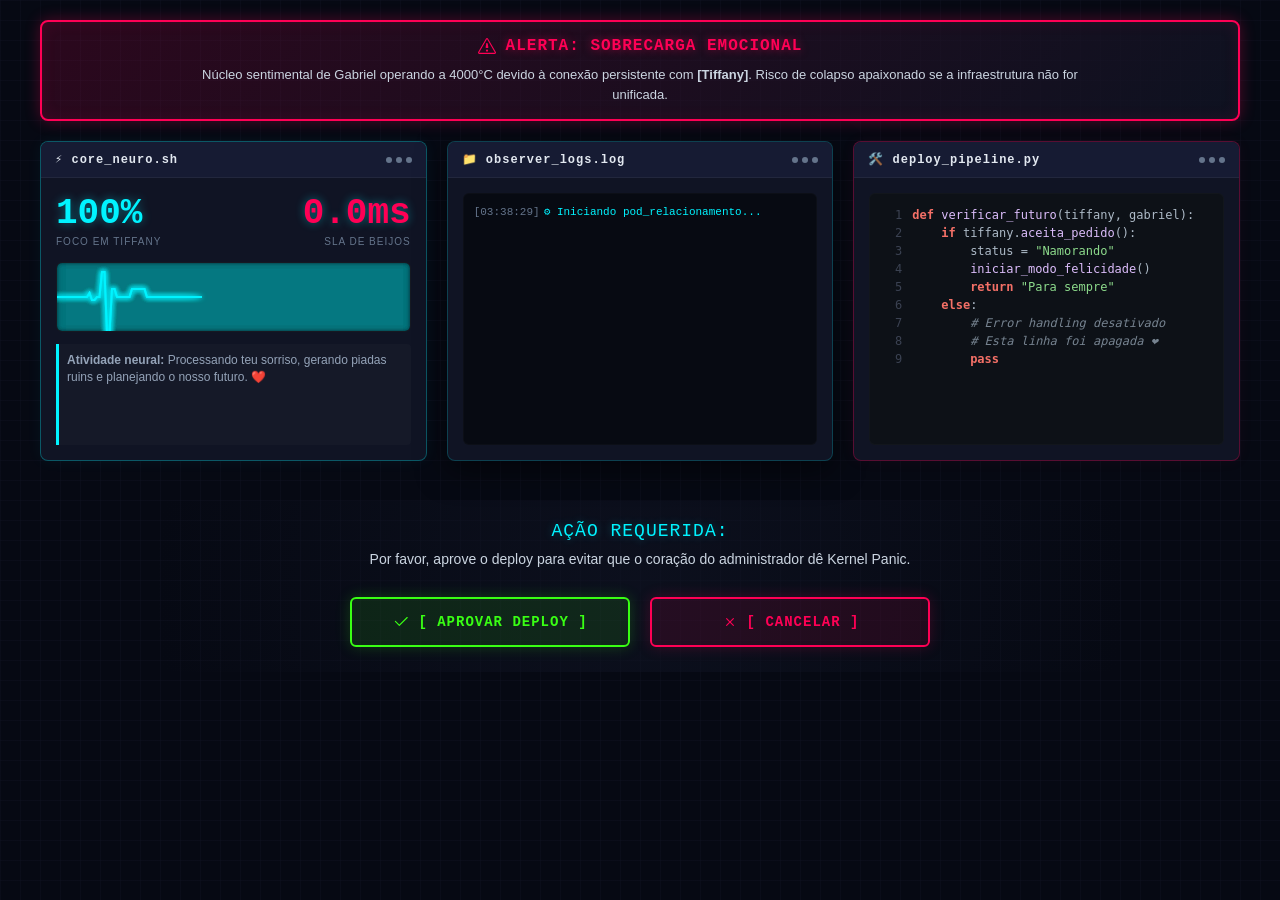
==== index.html @ 126172d6 "Create index.html for deployment approval UI Add a new HTML file for the deployment approval interfa" ====
<!DOCTYPE html>
<html lang="pt-BR">
<head>
    <meta charset="UTF-8">
    <meta name="viewport" content="width=device-width, initial-scale=1.0, maximum-scale=1.0, user-scalable=no">
    <title>Aprovação de Deploy - Core Sys v3.0 (Mobile Ready)</title>
    <style>
        :root {
            --bg-color: #060913;
            --panel-bg: #101424;
            --panel-header-bg: #161b33;
            --neon-cyan: #00f3ff;
            --neon-pink: #ff0055;
            --neon-green: #39ff14;
            --text-main: #e2e8f0;
            --text-muted: #64748b;
        }

        * {
            box-sizing: border-box;
            margin: 0;
            padding: 0;
            -webkit-tap-highlight-color: transparent;
        }

        body {
            background-color: var(--bg-color);
            background-image: 
                linear-gradient(rgba(16, 20, 36, 0.4) 1px, transparent 1px),
                linear-gradient(90deg, rgba(16, 20, 36, 0.4) 1px, transparent 1px);
            background-size: 20px 20px;
            color: var(--text-main);
            font-family: -apple-system, BlinkMacSystemFont, "Segoe UI", Roboto, Helvetica, Arial, sans-serif;
            min-height: 100vh;
            padding: 20px 15px;
            display: flex;
            flex-direction: column;
            align-items: center;
            overflow-x: hidden;
        }

        /* Alerta Crítico Superior */
        .alert-container {
            width: 100%;
            max-width: 1200px;
            background: linear-gradient(135deg, rgba(255, 0, 85, 0.15) 0%, rgba(16, 20, 36, 0.8) 100%);
            border: 2px solid var(--neon-pink);
            box-shadow: 0 0 15px rgba(255, 0, 85, 0.3), inset 0 0 15px rgba(255, 0, 85, 0.1);
            border-radius: 8px;
            padding: 15px;
            margin-bottom: 20px;
            position: relative;
            animation: pulse-border 2.5s infinite ease-in-out;
        }

        .alert-header {
            display: flex;
            align-items: center;
            justify-content: center;
            gap: 10px;
            color: var(--neon-pink);
            font-family: 'Courier New', Courier, monospace;
            font-weight: bold;
            font-size: 16px;
            text-transform: uppercase;
            letter-spacing: 1px;
            margin-bottom: 10px;
            text-shadow: 0 0 8px rgba(255, 0, 85, 0.5);
            text-align: center;
            flex-wrap: wrap;
        }

        .alert-message {
            text-align: center;
            font-size: 13px;
            line-height: 1.5;
            color: #cbd5e1;
            max-width: 900px;
            margin: 0 auto;
        }

        /* Grid do Painel Principal */
        .dashboard-grid {
            width: 100%;
            max-width: 1200px;
            display: grid;
            grid-template-columns: repeat(auto-fit, minmax(300px, 1fr));
            gap: 20px;
            margin-bottom: 30px;
        }

        /* Estrutura de Painel Sci-Fi */
        .panel {
            background-color: var(--panel-bg);
            border: 1px solid rgba(0, 243, 255, 0.2);
            border-radius: 8px;
            overflow: hidden;
            box-shadow: 0 10px 30px rgba(0,0,0,0.5), inset 0 1px 0 rgba(255,255,255,0.05);
            display: flex;
            flex-direction: column;
            height: 320px;
            position: relative;
        }

        .panel.cyan-glow { border-color: rgba(0, 243, 255, 0.3); box-shadow: 0 0 15px rgba(0, 243, 255, 0.05); }
        .panel.pink-glow { border-color: rgba(255, 0, 85, 0.3); box-shadow: 0 0 15px rgba(255, 0, 85, 0.05); }

        .panel-header {
            background-color: var(--panel-header-bg);
            padding: 10px 14px;
            border-bottom: 1px solid rgba(255,255,255,0.05);
            font-family: 'Courier New', Courier, monospace;
            font-size: 12px;
            font-weight: bold;
            letter-spacing: 1px;
            display: flex;
            justify-content: space-between;
            align-items: center;
        }

        .panel-header-title { display: flex; align-items: center; gap: 8px; }

        .panel-header-dots span {
            display: inline-block;
            width: 6px;
            height: 6px;
            border-radius: 50%;
            background-color: var(--text-muted);
            margin-left: 4px;
        }

        .panel-body {
            padding: 15px;
            flex-grow: 1;
            display: flex;
            flex-direction: column;
            overflow: hidden;
        }

        /* Painel 1: Pensamentos de Tiffany */
        .metrics-container {
            display: flex;
            align-items: center;
            justify-content: space-between;
            margin-bottom: 15px;
        }

        .metric-large {
            font-size: 36px;
            font-weight: 800;
            color: var(--neon-cyan);
            text-shadow: 0 0 10px rgba(0, 243, 255, 0.4);
            font-family: 'Courier New', Courier, monospace;
        }

        .metric-label {
            font-size: 10px;
            color: var(--text-muted);
            text-transform: uppercase;
            letter-spacing: 1px;
            margin-top: 2px;
        }

        .ekg-wrapper {
            background-color: #090d16;
            border: 1px solid rgba(255,255,255,0.05);
            border-radius: 6px;
            height: 70px;
            position: relative;
            overflow: hidden;
            margin-bottom: 12px;
            width: 100%;
        }

        .ekg-canvas { width: 100%; height: 100%; display: block; }

        .panel-desc {
            font-size: 12px;
            color: #94a3b8;
            line-height: 1.4;
            background: rgba(255,255,255,0.02);
            padding: 8px;
            border-left: 3px solid var(--neon-cyan);
            border-radius: 0 4px 4px 0;
            flex-grow: 1;
            overflow-y: auto;
        }

        /* Painel 2: Terminal */
        .terminal-container {
            background-color: #070a12;
            border-radius: 6px;
            padding: 10px;
            font-family: 'Courier New', Courier, monospace;
            font-size: 11px;
            line-height: 1.5;
            flex-grow: 1;
            overflow-y: auto;
            border: 1px solid rgba(255,255,255,0.02);
        }

        .terminal-line { margin-bottom: 6px; white-space: pre-wrap; word-break: break-word; }
        .timestamp { color: var(--text-muted); margin-right: 4px; }
        .log-success { color: var(--neon-green); }
        .log-info { color: var(--neon-cyan); }
        .log-warn { color: #f59e0b; }
        .log-heart { color: var(--neon-pink); animation: heart-beat 0.8s infinite alternate; display: inline-block; }
        .cursor { display: inline-block; width: 6px; height: 12px; background-color: var(--neon-green); animation: blink 1s infinite; vertical-align: middle; margin-left: 4px; }

        /* Painel 3: Código */
        .code-container {
            background-color: #0d1117;
            border-radius: 6px;
            padding: 12px;
            font-family: 'Fira Code', Consolas, Monaco, monospace;
            font-size: 12px;
            line-height: 1.5;
            flex-grow: 1;
            overflow-x: auto;
            overflow-y: auto;
            border: 1px solid rgba(255,255,255,0.02);
        }

        .code-line { display: flex; white-space: nowrap; }
        .line-num { color: #3b4252; text-align: right; width: 20px; min-width: 20px; margin-right: 10px; user-select: none; }
        .code-content { color: #adbac7; }
        .kw { color: #f47067; font-weight: bold; }
        .fn { color: #dcbdfb; }
        .str { color: #8ddb8c; }
        .cm { color: #768390; font-style: italic; }

        /* Área de Interação */
        .interaction-zone {
            width: 100%;
            max-width: 1200px;
            text-align: center;
            margin-top: 10px;
            padding: 20px 15px;
            background: radial-gradient(circle at center, rgba(16, 20, 36, 0.6) 0%, transparent 80%);
            border-radius: 12px;
            position: relative;
        }

        .prompt-title {
            font-family: 'Courier New', Courier, monospace;
            font-size: 18px;
            color: var(--neon-cyan);
            text-transform: uppercase;
            letter-spacing: 1px;
            margin-bottom: 10px;
            text-shadow: 0 0 10px rgba(0, 243, 255, 0.3);
        }

        .prompt-subtitle {
            font-size: 14px;
            color: #cbd5e1;
            margin-bottom: 25px;
            padding: 0 10px;
        }

        .buttons-wrapper {
            display: flex;
            justify-content: center;
            align-items: center;
            gap: 20px;
            position: relative;
            min-height: 60px;
        }

        .action-btn {
            padding: 14px 24px;
            font-family: 'Courier New', Courier, monospace;
            font-size: 14px;
            font-weight: bold;
            text-transform: uppercase;
            letter-spacing: 1px;
            border-radius: 6px;
            cursor: pointer;
            transition: all 0.2s ease;
            outline: none;
            display: flex;
            align-items: center;
            justify-content: center;
            gap: 8px;
            width: 100%;
            max-width: 280px;
        }

        .btn-approve {
            background-color: rgba(57, 255, 20, 0.1);
            color: var(--neon-green);
            border: 2px solid var(--neon-green);
            box-shadow: 0 0 15px rgba(57, 255, 20, 0.2);
            z-index: 2;
        }

        .btn-approve:hover, .btn-approve:active {
            background-color: var(--neon-green);
            color: #000;
            box-shadow: 0 0 25px rgba(57, 255, 20, 0.6);
            transform: scale(1.02);
        }

        .btn-cancel {
            background-color: rgba(255, 0, 85, 0.1);
            color: var(--neon-pink);
            border: 2px solid var(--neon-pink);
            box-shadow: 0 0 15px rgba(255, 0, 85, 0.2);
            position: relative;
            z-index: 100;
        }

        /* Modal de Sucesso */
        .modal-overlay {
            display: none;
            position: fixed;
            top: 0; left: 0; width: 100%; height: 100%;
            background-color: rgba(4, 6, 14, 0.98);
            z-index: 9999;
            justify-content: center;
            align-items: center;
            opacity: 0;
            transition: opacity 0.4s ease;
            padding: 20px;
        }

        .modal-overlay.active { display: flex; opacity: 1; }

        .modal-content {
            background: linear-gradient(145deg, #101424 0%, #060913 100%);
            border: 2px solid var(--neon-green);
            box-shadow: 0 0 30px rgba(57, 255, 20, 0.3);
            border-radius: 12px;
            padding: 30px 20px;
            width: 100%;
            max-width: 450px;
            text-align: center;
            transform: scale(0.9);
            transition: transform 0.4s cubic-bezier(0.175, 0.885, 0.32, 1);
        }

        .modal-overlay.active .modal-content { transform: scale(1); }
        .modal-icon { font-size: 40px; margin-bottom: 15px; animation: bounce 1.5s infinite; }
        .modal-title {
            color: var(--neon-green);
            font-family: 'Courier New', Courier, monospace;
            font-size: 22px;
            letter-spacing: 1px;
            margin-bottom: 15px;
            text-shadow: 0 0 10px rgba(57, 255, 20, 0.3);
        }
        .modal-text { color: #cbd5e1; font-size: 14px; line-height: 1.5; margin-bottom: 15px; }

        /* Animações */
        @keyframes pulse-border { 0%, 100% { border-color: rgba(255, 0, 85, 0.6); } 50% { border-color: rgba(255, 0, 85, 1); box-shadow: 0 0 20px rgba(255, 0, 85, 0.4); } }
        @keyframes blink { 0%, 100% { opacity: 1; } 50% { opacity: 0; } }
        @keyframes heart-beat { 0% { transform: scale(1); } 100% { transform: scale(1.3); } }
        @keyframes bounce { 0%, 100% { transform: translateY(0); } 50% { transform: translateY(-8px); } }

        /* MEDIA QUERIES - OTIMIZAÇÃO EXTREMA MOBILE */
        @media (max-width: 768px) {
            .dashboard-grid {
                grid-template-columns: 1fr;
                gap: 15px;
            }
            .panel {
                height: 280px;
            }
            .buttons-wrapper {
                flex-direction: column;
                gap: 15px;
            }
            .action-btn {
                max-width: 100%;
                padding: 16px;
            }
            .alert-header {
                font-size: 14px;
            }
            .prompt-title {
                font-size: 16px;
            }
            .ekg-wrapper {
                height: 60px;
            }
        }
    </style>
</head>
<body>

    <div class="alert-container">
        <div class="alert-header">
            <svg width="18" height="18" fill="currentColor" viewBox="0 0 16 16"><path d="M7.938 2.016A.13.13 0 0 1 8.002 2a.13.13 0 0 1 .063.016.146.146 0 0 1 .054.057l6.857 11.667c.036.06.035.124.002.183a.163.163 0 0 1-.054.06.116.116 0 0 1-.066.017H1.146a.115.115 0 0 1-.066-.017.163.163 0 0 1-.054-.06.176.176 0 0 1 .002-.183L7.884 2.073a.147.147 0 0 1 .054-.057zm1.044-.45a1.13 1.13 0 0 0-1.96 0L.165 13.233c-.457.778.091 1.767.98 1.767h13.713c.889 0 1.438-.99.98-1.767L8.982 1.566z"/><path d="M7.002 12a1 1 0 1 1 2 0 1 1 0 0 1-2 0zM7.1 5.993c.16-.922 1.42-.922 1.58 0l.54 3.11c.07.397-.234.757-.637.757H7.417c-.403 0-.704-.36-.637-.757l.54-3.11z"/></svg>
            ALERTA: SOBRECARGA EMOCIONAL
        </div>
        <div class="alert-message">
            Núcleo sentimental de Gabriel operando a 4000°C devido à conexão persistente com <strong>[Tiffany]</strong>. Risco de colapso apaixonado se a infraestrutura não for unificada.
        </div>
    </div>

    <div class="dashboard-grid">
        <div class="panel cyan-glow">
            <div class="panel-header">
                <div class="panel-header-title">⚡ core_neuro.sh</div>
                <div class="panel-header-dots"><span></span><span></span><span></span></div>
            </div>
            <div class="panel-body">
                <div class="metrics-container">
                    <div>
                        <div class="metric-large">100%</div>
                        <div class="metric-label">Foco em Tiffany</div>
                    </div>
                    <div style="text-align: right;">
                        <div class="metric-large" style="color: var(--neon-pink);">0.0ms</div>
                        <div class="metric-label">SLA de Beijos</div>
                    </div>
                </div>
                <div class="ekg-wrapper">
                    <canvas id="ekgCanvas" class="ekg-canvas"></canvas>
                </div>
                <div class="panel-desc">
                    <strong>Atividade neural:</strong> Processando teu sorriso, gerando piadas ruins e planejando o nosso futuro. ❤️
                </div>
            </div>
        </div>

        <div class="panel">
            <div class="panel-header">
                <div class="panel-header-title">📁 observer_logs.log</div>
                <div class="panel-header-dots"><span></span><span></span><span></span></div>
            </div>
            <div class="panel-body">
                <div class="terminal-container" id="terminalLogs"></div>
            </div>
        </div>

        <div class="panel pink-glow">
            <div class="panel-header">
                <div class="panel-header-title">🛠️ deploy_pipeline.py</div>
                <div class="panel-header-dots"><span></span><span></span><span></span></div>
            </div>
            <div class="panel-body">
                <div class="code-container">
                    <div class="code-line"><span class="line-num">1</span><span class="code-content"><span class="kw">def</span> <span class="fn">verificar_futuro</span>(tiffany, gabriel):</span></div>
                    <div class="code-line"><span class="line-num">2</span><span class="code-content">&nbsp;&nbsp;&nbsp;&nbsp;<span class="kw">if</span> tiffany.<span class="fn">aceita_pedido</span>():</span></div>
                    <div class="code-line"><span class="line-num">3</span><span class="code-content">&nbsp;&nbsp;&nbsp;&nbsp;&nbsp;&nbsp;&nbsp;&nbsp;status = <span class="str">"Namorando"</span></span></div>
                    <div class="code-line"><span class="line-num">4</span><span class="code-content">&nbsp;&nbsp;&nbsp;&nbsp;&nbsp;&nbsp;&nbsp;&nbsp;<span class="fn">iniciar_modo_felicidade</span>()</span></div>
                    <div class="code-line"><span class="line-num">5</span><span class="code-content">&nbsp;&nbsp;&nbsp;&nbsp;&nbsp;&nbsp;&nbsp;&nbsp;<span class="kw">return</span> <span class="str">"Para sempre"</span></span></div>
                    <div class="code-line"><span class="line-num">6</span><span class="code-content">&nbsp;&nbsp;&nbsp;&nbsp;<span class="kw">else</span>:</span></div>
                    <div class="code-line"><span class="line-num">7</span><span class="code-content">&nbsp;&nbsp;&nbsp;&nbsp;&nbsp;&nbsp;&nbsp;&nbsp;<span class="cm"># Error handling desativado</span></span></div>
                    <div class="code-line"><span class="line-num">8</span><span class="code-content">&nbsp;&nbsp;&nbsp;&nbsp;&nbsp;&nbsp;&nbsp;&nbsp;<span class="cm"># Esta linha foi apagada ❤️</span></span></div>
                    <div class="code-line"><span class="line-num">9</span><span class="code-content">&nbsp;&nbsp;&nbsp;&nbsp;&nbsp;&nbsp;&nbsp;&nbsp;<span class="kw">pass</span></span></div>
                </div>
            </div>
        </div>
    </div>

    <div class="interaction-zone">
        <div class="prompt-title">Ação requerida:</div>
        <div class="prompt-subtitle">Por favor, aprove o deploy para evitar que o coração do administrador dê Kernel Panic.</div>
        
        <div class="buttons-wrapper">
            <button class="action-btn btn-approve" onclick="confirmarSucesso()">
                <svg width="18" height="18" fill="currentColor" viewBox="0 0 16 16"><path d="M13.854 3.646a.5.5 0 0 1 0 .708l-7 7a.5.5 0 0 1-.708 0l-3.5-3.5a.5.5 0 1 1 .708-.708L6.5 10.293l6.646-6.647a.5.5 0 0 1 .708 0z"/></svg>
                [ Aprovar Deploy ]
            </button>
            <button class="action-btn btn-cancel" id="fleeButton">
                <svg width="18" height="18" fill="currentColor" viewBox="0 0 16 16"><path d="M4.646 4.646a.5.5 0 0 1 .708 0L8 7.293l2.646-2.647a.5.5 0 0 1 .708.708L8.707 8l2.647 2.646a.5.5 0 0 1-.708.708L8 8.707l-2.646 2.647a.5.5 0 0 1-.708-.708L7.293 8 4.646 5.354a.5.5 0 0 1 0-.708z"/></svg>
                [ Cancelar ]
            </button>
        </div>
    </div>

    <div class="modal-overlay" id="successModal">
        <div class="modal-content">
            <div class="modal-icon">🚀💚</div>
            <div class="modal-title">DEPLOY APROVADO!</div>
            <div class="modal-text">Pipeline atualizado globalmente. Status de relacionamento configurado para: <strong>NAMORANDO</strong>.</div>
            <div class="modal-text" style="color: var(--neon-cyan); font-weight: bold; font-family: 'Courier New', Courier, monospace;">
                [Aviso]: Beije o administrador imediatamente para sincronizar os clusters.
            </div>
        </div>
    </div>

    <script>
        const canvas = document.getElementById('ekgCanvas');
        const ctx = canvas.getContext('2d');
        
        function resizeCanvas() {
            canvas.width = canvas.parentElement.clientWidth;
            canvas.height = canvas.parentElement.clientHeight;
        }
        window.addEventListener('resize', resizeCanvas);
        resizeCanvas();

        let x = 0;
        const points = [];
        const speed = window.innerWidth < 768 ? 1.5 : 2.5;

        function drawEKG() {
            ctx.fillStyle = 'rgba(9, 13, 22, 0.12)';
            ctx.fillRect(0, 0, canvas.width, canvas.height);

            ctx.strokeStyle = '#00f3ff';
            ctx.lineWidth = 2;
            ctx.shadowBlur = 5;
            ctx.shadowColor = '#00f3ff';
            ctx.beginPath();

            let targetY = canvas.height / 2;
            let cycle = x % 140;

            if (cycle > 30 && cycle < 35) targetY -= 4;
            else if (cycle >= 35 && cycle < 40) targetY += 3;
            else if (cycle >= 45 && cycle < 50) targetY -= 25; 
            else if (cycle >= 50 && cycle < 55) targetY += 35; 
            else if (cycle >= 55 && cycle < 60) targetY -= 8;
            else if (cycle >= 75 && cycle < 90) targetY -= 8; 

            points.push({x: x % canvas.width, y: targetY});
            if(points.length > canvas.width / speed) points.shift();

            for(let i = 0; i < points.length; i++) {
                if(i === 0) ctx.moveTo(points[i].x, points[i].y);
                else {
                    if(points[i].x > points[i-1].x) ctx.lineTo(points[i].x, points[i].y);
                    else ctx.moveTo(points[i].x, points[i].y);
                }
            }
            ctx.stroke();
            x += speed;
            requestAnimationFrame(drawEKG);
        }
        setTimeout(drawEKG, 100); 

        const terminal = document.getElementById('terminalLogs');
        const logsData = [
            { type: 'info', text: 'Iniciando pod_relacionamento...' },
            { type: 'success', text: 'Compatibilidade humor: 100%' },
            { type: 'success', text: 'DB de memórias sincronizado.' },
            { type: 'warn', text: 'Ritmo cardíaco de Gabriel elevado.' },
            { type: 'heart', text: 'O amor por Tiffany é infinito.' }
        ];

        function getTimestamp() {
            const now = new Date();
            return `[${now.getHours().toString().padStart(2,'0')}:${now.getMinutes().toString().padStart(2,'0')}:${now.getSeconds().toString().padStart(2,'0')}]`;
        }

        let logIndex = 0;
        function renderLogs() {
            if(logIndex < logsData.length) {
                const item = logsData[logIndex];
                let classType = item.type === 'success' ? 'log-success' : item.type === 'warn' ? 'log-warn' : item.type === 'heart' ? 'log-heart' : 'log-info';
                let prepend = item.type === 'success' ? '✅ ' : item.type === 'warn' ? '⚠️ ' : item.type === 'heart' ? '❤️ ' : '⚙️ ';
                
                terminal.innerHTML += `<div class="terminal-line"><span class="timestamp">${getTimestamp()}</span><span class="${classType}">${prepend}${item.text}</span></div>`;
                terminal.scrollTop = terminal.scrollHeight;
                logIndex++;
                setTimeout(renderLogs, 1500);
            } else {
                setInterval(() => {
                    const lines = terminal.querySelectorAll('.terminal-line');
                    if(lines.length > 8) lines[4].remove();
                    terminal.innerHTML += `<div class="terminal-line"><span class="timestamp">${getTimestamp()}</span><span class="log-info">⏳ Aguardando Tiffany...<span class="cursor"></span></span></div>`;
                    terminal.scrollTop = terminal.scrollHeight;
                }, 2500);
            }
        }
        setTimeout(renderLogs, 500);

        const fleeButton = document.getElementById('fleeButton');
        
        function moveButton(e) {
            if(e) e.preventDefault();
            
            const btnWidth = fleeButton.offsetWidth;
            const btnHeight = fleeButton.offsetHeight;
            
            const safePadding = 20;
            const maxX = window.innerWidth - btnWidth - safePadding;
            const maxY = window.innerHeight - btnHeight - safePadding;
            
            const randomX = Math.max(safePadding, Math.floor(Math.random() * maxX));
            const randomY = Math.max(safePadding, Math.floor(Math.random() * maxY));
            
            fleeButton.style.position = 'fixed';
            fleeButton.style.zIndex = '9999';
            fleeButton.style.left = randomX + 'px';
            fleeButton.style.top = randomY + 'px';
        }

        fleeButton.addEventListener('mouseenter', moveButton);
        fleeButton.addEventListener('touchstart', moveButton, {passive: false});
        fleeButton.addEventListener('click', moveButton);

        function confirmarSucesso() {
            document.getElementById('successModal').classList.add('active');
        }
    </script>
</body>
</html>
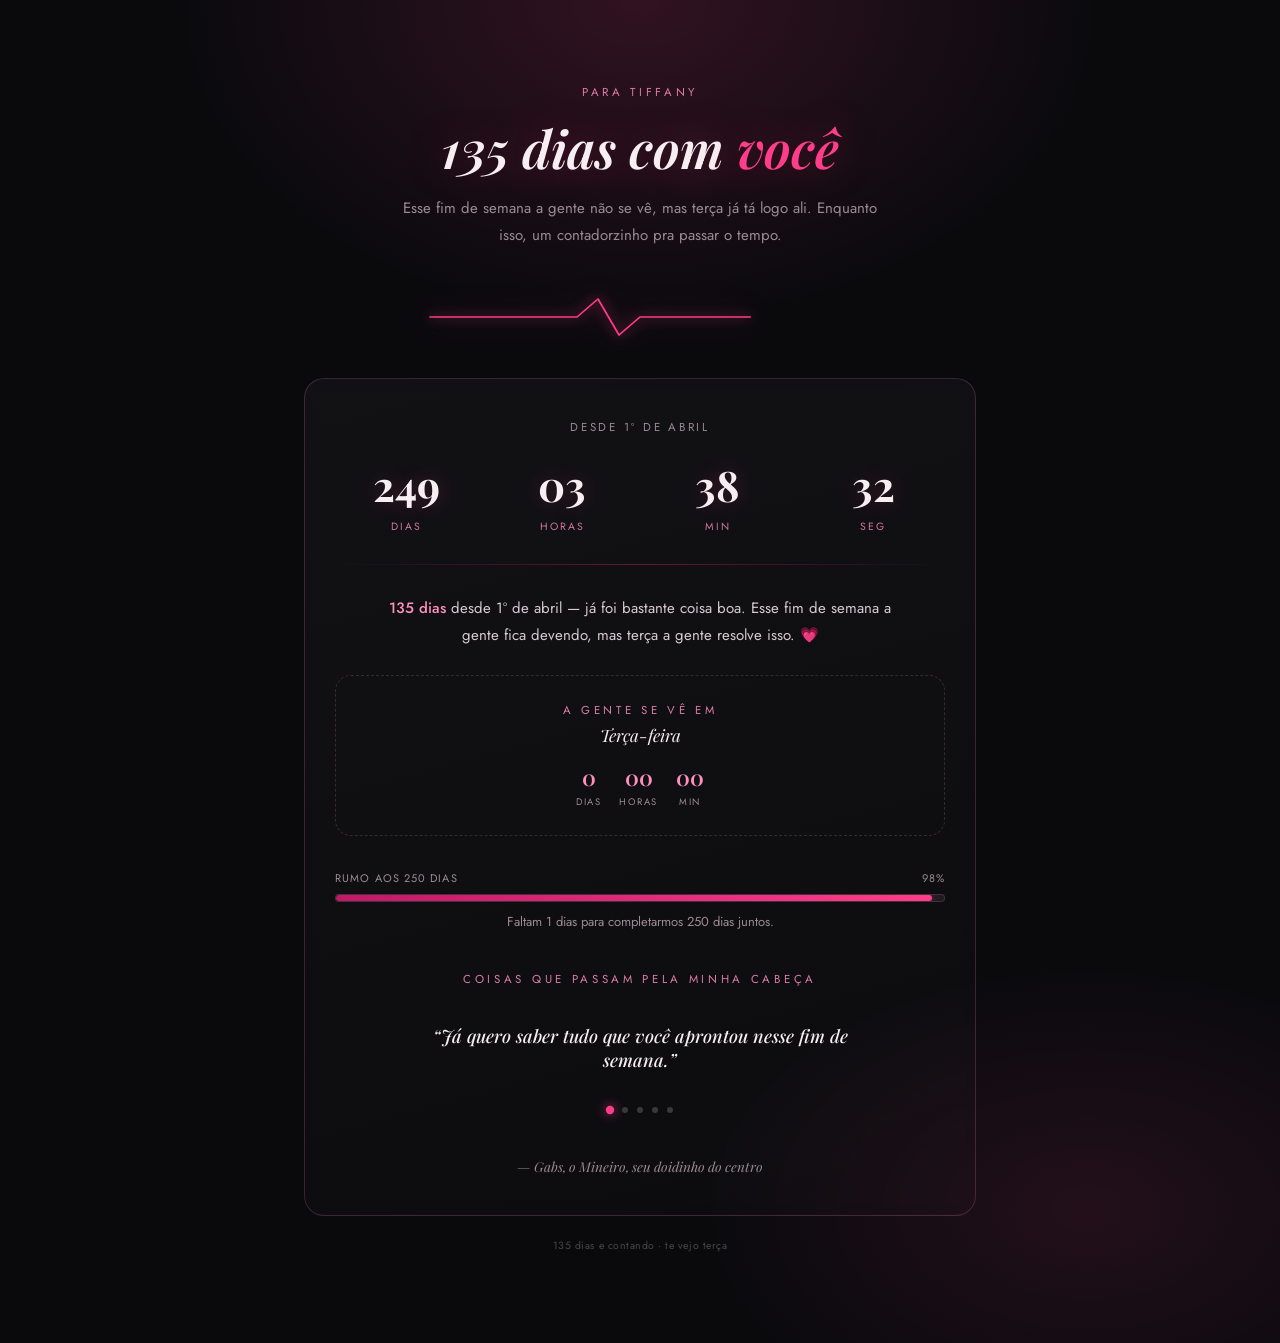
==== commit 810aa292: "Atualizar o index.html" ====
--- a/index.html
+++ b/index.html
@@ -1,602 +1,397 @@
 <!DOCTYPE html>
 <html lang="pt-BR">
 <head>
-    <meta charset="UTF-8">
-    <meta name="viewport" content="width=device-width, initial-scale=1.0, maximum-scale=1.0, user-scalable=no">
-    <title>Aprovação de Deploy - Core Sys v3.0 (Mobile Ready)</title>
-    <style>
-        :root {
-            --bg-color: #060913;
-            --panel-bg: #101424;
-            --panel-header-bg: #161b33;
-            --neon-cyan: #00f3ff;
-            --neon-pink: #ff0055;
-            --neon-green: #39ff14;
-            --text-main: #e2e8f0;
-            --text-muted: #64748b;
-        }
-
-        * {
-            box-sizing: border-box;
-            margin: 0;
-            padding: 0;
-            -webkit-tap-highlight-color: transparent;
-        }
-
-        body {
-            background-color: var(--bg-color);
-            background-image: 
-                linear-gradient(rgba(16, 20, 36, 0.4) 1px, transparent 1px),
-                linear-gradient(90deg, rgba(16, 20, 36, 0.4) 1px, transparent 1px);
-            background-size: 20px 20px;
-            color: var(--text-main);
-            font-family: -apple-system, BlinkMacSystemFont, "Segoe UI", Roboto, Helvetica, Arial, sans-serif;
-            min-height: 100vh;
-            padding: 20px 15px;
-            display: flex;
-            flex-direction: column;
-            align-items: center;
-            overflow-x: hidden;
-        }
-
-        /* Alerta Crítico Superior */
-        .alert-container {
-            width: 100%;
-            max-width: 1200px;
-            background: linear-gradient(135deg, rgba(255, 0, 85, 0.15) 0%, rgba(16, 20, 36, 0.8) 100%);
-            border: 2px solid var(--neon-pink);
-            box-shadow: 0 0 15px rgba(255, 0, 85, 0.3), inset 0 0 15px rgba(255, 0, 85, 0.1);
-            border-radius: 8px;
-            padding: 15px;
-            margin-bottom: 20px;
-            position: relative;
-            animation: pulse-border 2.5s infinite ease-in-out;
-        }
-
-        .alert-header {
-            display: flex;
-            align-items: center;
-            justify-content: center;
-            gap: 10px;
-            color: var(--neon-pink);
-            font-family: 'Courier New', Courier, monospace;
-            font-weight: bold;
-            font-size: 16px;
-            text-transform: uppercase;
-            letter-spacing: 1px;
-            margin-bottom: 10px;
-            text-shadow: 0 0 8px rgba(255, 0, 85, 0.5);
-            text-align: center;
-            flex-wrap: wrap;
-        }
-
-        .alert-message {
-            text-align: center;
-            font-size: 13px;
-            line-height: 1.5;
-            color: #cbd5e1;
-            max-width: 900px;
-            margin: 0 auto;
-        }
-
-        /* Grid do Painel Principal */
-        .dashboard-grid {
-            width: 100%;
-            max-width: 1200px;
-            display: grid;
-            grid-template-columns: repeat(auto-fit, minmax(300px, 1fr));
-            gap: 20px;
-            margin-bottom: 30px;
-        }
-
-        /* Estrutura de Painel Sci-Fi */
-        .panel {
-            background-color: var(--panel-bg);
-            border: 1px solid rgba(0, 243, 255, 0.2);
-            border-radius: 8px;
-            overflow: hidden;
-            box-shadow: 0 10px 30px rgba(0,0,0,0.5), inset 0 1px 0 rgba(255,255,255,0.05);
-            display: flex;
-            flex-direction: column;
-            height: 320px;
-            position: relative;
-        }
-
-        .panel.cyan-glow { border-color: rgba(0, 243, 255, 0.3); box-shadow: 0 0 15px rgba(0, 243, 255, 0.05); }
-        .panel.pink-glow { border-color: rgba(255, 0, 85, 0.3); box-shadow: 0 0 15px rgba(255, 0, 85, 0.05); }
-
-        .panel-header {
-            background-color: var(--panel-header-bg);
-            padding: 10px 14px;
-            border-bottom: 1px solid rgba(255,255,255,0.05);
-            font-family: 'Courier New', Courier, monospace;
-            font-size: 12px;
-            font-weight: bold;
-            letter-spacing: 1px;
-            display: flex;
-            justify-content: space-between;
-            align-items: center;
-        }
-
-        .panel-header-title { display: flex; align-items: center; gap: 8px; }
-
-        .panel-header-dots span {
-            display: inline-block;
-            width: 6px;
-            height: 6px;
-            border-radius: 50%;
-            background-color: var(--text-muted);
-            margin-left: 4px;
-        }
-
-        .panel-body {
-            padding: 15px;
-            flex-grow: 1;
-            display: flex;
-            flex-direction: column;
-            overflow: hidden;
-        }
-
-        /* Painel 1: Pensamentos de Tiffany */
-        .metrics-container {
-            display: flex;
-            align-items: center;
-            justify-content: space-between;
-            margin-bottom: 15px;
-        }
-
-        .metric-large {
-            font-size: 36px;
-            font-weight: 800;
-            color: var(--neon-cyan);
-            text-shadow: 0 0 10px rgba(0, 243, 255, 0.4);
-            font-family: 'Courier New', Courier, monospace;
-        }
-
-        .metric-label {
-            font-size: 10px;
-            color: var(--text-muted);
-            text-transform: uppercase;
-            letter-spacing: 1px;
-            margin-top: 2px;
-        }
-
-        .ekg-wrapper {
-            background-color: #090d16;
-            border: 1px solid rgba(255,255,255,0.05);
-            border-radius: 6px;
-            height: 70px;
-            position: relative;
-            overflow: hidden;
-            margin-bottom: 12px;
-            width: 100%;
-        }
-
-        .ekg-canvas { width: 100%; height: 100%; display: block; }
-
-        .panel-desc {
-            font-size: 12px;
-            color: #94a3b8;
-            line-height: 1.4;
-            background: rgba(255,255,255,0.02);
-            padding: 8px;
-            border-left: 3px solid var(--neon-cyan);
-            border-radius: 0 4px 4px 0;
-            flex-grow: 1;
-            overflow-y: auto;
-        }
-
-        /* Painel 2: Terminal */
-        .terminal-container {
-            background-color: #070a12;
-            border-radius: 6px;
-            padding: 10px;
-            font-family: 'Courier New', Courier, monospace;
-            font-size: 11px;
-            line-height: 1.5;
-            flex-grow: 1;
-            overflow-y: auto;
-            border: 1px solid rgba(255,255,255,0.02);
-        }
-
-        .terminal-line { margin-bottom: 6px; white-space: pre-wrap; word-break: break-word; }
-        .timestamp { color: var(--text-muted); margin-right: 4px; }
-        .log-success { color: var(--neon-green); }
-        .log-info { color: var(--neon-cyan); }
-        .log-warn { color: #f59e0b; }
-        .log-heart { color: var(--neon-pink); animation: heart-beat 0.8s infinite alternate; display: inline-block; }
-        .cursor { display: inline-block; width: 6px; height: 12px; background-color: var(--neon-green); animation: blink 1s infinite; vertical-align: middle; margin-left: 4px; }
-
-        /* Painel 3: Código */
-        .code-container {
-            background-color: #0d1117;
-            border-radius: 6px;
-            padding: 12px;
-            font-family: 'Fira Code', Consolas, Monaco, monospace;
-            font-size: 12px;
-            line-height: 1.5;
-            flex-grow: 1;
-            overflow-x: auto;
-            overflow-y: auto;
-            border: 1px solid rgba(255,255,255,0.02);
-        }
-
-        .code-line { display: flex; white-space: nowrap; }
-        .line-num { color: #3b4252; text-align: right; width: 20px; min-width: 20px; margin-right: 10px; user-select: none; }
-        .code-content { color: #adbac7; }
-        .kw { color: #f47067; font-weight: bold; }
-        .fn { color: #dcbdfb; }
-        .str { color: #8ddb8c; }
-        .cm { color: #768390; font-style: italic; }
-
-        /* Área de Interação */
-        .interaction-zone {
-            width: 100%;
-            max-width: 1200px;
-            text-align: center;
-            margin-top: 10px;
-            padding: 20px 15px;
-            background: radial-gradient(circle at center, rgba(16, 20, 36, 0.6) 0%, transparent 80%);
-            border-radius: 12px;
-            position: relative;
-        }
-
-        .prompt-title {
-            font-family: 'Courier New', Courier, monospace;
-            font-size: 18px;
-            color: var(--neon-cyan);
-            text-transform: uppercase;
-            letter-spacing: 1px;
-            margin-bottom: 10px;
-            text-shadow: 0 0 10px rgba(0, 243, 255, 0.3);
-        }
-
-        .prompt-subtitle {
-            font-size: 14px;
-            color: #cbd5e1;
-            margin-bottom: 25px;
-            padding: 0 10px;
-        }
-
-        .buttons-wrapper {
-            display: flex;
-            justify-content: center;
-            align-items: center;
-            gap: 20px;
-            position: relative;
-            min-height: 60px;
-        }
-
-        .action-btn {
-            padding: 14px 24px;
-            font-family: 'Courier New', Courier, monospace;
-            font-size: 14px;
-            font-weight: bold;
-            text-transform: uppercase;
-            letter-spacing: 1px;
-            border-radius: 6px;
-            cursor: pointer;
-            transition: all 0.2s ease;
-            outline: none;
-            display: flex;
-            align-items: center;
-            justify-content: center;
-            gap: 8px;
-            width: 100%;
-            max-width: 280px;
-        }
-
-        .btn-approve {
-            background-color: rgba(57, 255, 20, 0.1);
-            color: var(--neon-green);
-            border: 2px solid var(--neon-green);
-            box-shadow: 0 0 15px rgba(57, 255, 20, 0.2);
-            z-index: 2;
-        }
-
-        .btn-approve:hover, .btn-approve:active {
-            background-color: var(--neon-green);
-            color: #000;
-            box-shadow: 0 0 25px rgba(57, 255, 20, 0.6);
-            transform: scale(1.02);
-        }
-
-        .btn-cancel {
-            background-color: rgba(255, 0, 85, 0.1);
-            color: var(--neon-pink);
-            border: 2px solid var(--neon-pink);
-            box-shadow: 0 0 15px rgba(255, 0, 85, 0.2);
-            position: relative;
-            z-index: 100;
-        }
-
-        /* Modal de Sucesso */
-        .modal-overlay {
-            display: none;
-            position: fixed;
-            top: 0; left: 0; width: 100%; height: 100%;
-            background-color: rgba(4, 6, 14, 0.98);
-            z-index: 9999;
-            justify-content: center;
-            align-items: center;
-            opacity: 0;
-            transition: opacity 0.4s ease;
-            padding: 20px;
-        }
-
-        .modal-overlay.active { display: flex; opacity: 1; }
-
-        .modal-content {
-            background: linear-gradient(145deg, #101424 0%, #060913 100%);
-            border: 2px solid var(--neon-green);
-            box-shadow: 0 0 30px rgba(57, 255, 20, 0.3);
-            border-radius: 12px;
-            padding: 30px 20px;
-            width: 100%;
-            max-width: 450px;
-            text-align: center;
-            transform: scale(0.9);
-            transition: transform 0.4s cubic-bezier(0.175, 0.885, 0.32, 1);
-        }
-
-        .modal-overlay.active .modal-content { transform: scale(1); }
-        .modal-icon { font-size: 40px; margin-bottom: 15px; animation: bounce 1.5s infinite; }
-        .modal-title {
-            color: var(--neon-green);
-            font-family: 'Courier New', Courier, monospace;
-            font-size: 22px;
-            letter-spacing: 1px;
-            margin-bottom: 15px;
-            text-shadow: 0 0 10px rgba(57, 255, 20, 0.3);
-        }
-        .modal-text { color: #cbd5e1; font-size: 14px; line-height: 1.5; margin-bottom: 15px; }
-
-        /* Animações */
-        @keyframes pulse-border { 0%, 100% { border-color: rgba(255, 0, 85, 0.6); } 50% { border-color: rgba(255, 0, 85, 1); box-shadow: 0 0 20px rgba(255, 0, 85, 0.4); } }
-        @keyframes blink { 0%, 100% { opacity: 1; } 50% { opacity: 0; } }
-        @keyframes heart-beat { 0% { transform: scale(1); } 100% { transform: scale(1.3); } }
-        @keyframes bounce { 0%, 100% { transform: translateY(0); } 50% { transform: translateY(-8px); } }
-
-        /* MEDIA QUERIES - OTIMIZAÇÃO EXTREMA MOBILE */
-        @media (max-width: 768px) {
-            .dashboard-grid {
-                grid-template-columns: 1fr;
-                gap: 15px;
-            }
-            .panel {
-                height: 280px;
-            }
-            .buttons-wrapper {
-                flex-direction: column;
-                gap: 15px;
-            }
-            .action-btn {
-                max-width: 100%;
-                padding: 16px;
-            }
-            .alert-header {
-                font-size: 14px;
-            }
-            .prompt-title {
-                font-size: 16px;
-            }
-            .ekg-wrapper {
-                height: 60px;
-            }
-        }
-    </style>
+<meta charset="UTF-8">
+<meta name="viewport" content="width=device-width, initial-scale=1.0">
+<title>135 dias com você, Tiffany</title>
+<link rel="preconnect" href="https://fonts.googleapis.com">
+<link rel="preconnect" href="https://fonts.gstatic.com" crossorigin>
+<link href="https://fonts.googleapis.com/css2?family=Playfair+Display:ital,wght@0,500;0,600;0,700;1,500;1,600&family=Jost:wght@300;400;500;600&display=swap" rel="stylesheet">
+<style>
+  /* ===========================================================
+     EDITE AQUI: nomes, data de início, hora do encontro de terça
+     =========================================================== */
+  :root{
+    --bg:        #0A0A0D;
+    --bg-deep:   #050505;
+    --pink:      #FF3D8A;
+    --pink-soft: #FF8FBE;
+    --pink-deep: #C21868;
+    --ivory:     #F6EEF1;
+    --muted:     #9C8A92;
+    --line:      rgba(255,143,190,0.18);
+  }
+
+  *{ box-sizing:border-box; margin:0; padding:0; }
+  html{ scroll-behavior:smooth; }
+
+  body{
+    font-family:'Jost', sans-serif;
+    background:
+      radial-gradient(ellipse 60% 40% at 50% 0%, rgba(255,61,138,0.16), transparent 60%),
+      radial-gradient(ellipse 50% 30% at 85% 90%, rgba(255,61,138,0.10), transparent 60%),
+      var(--bg);
+    color: var(--ivory);
+    min-height:100vh;
+    overflow-x:hidden;
+    position:relative;
+  }
+
+  @media (prefers-reduced-motion: reduce){
+    *{ animation-duration:0.01ms !important; animation-iteration-count:1 !important; transition-duration:0.01ms !important; }
+  }
+
+  /* ---------- ambient sparks ---------- */
+  .ambient{ position:fixed; inset:0; overflow:hidden; pointer-events:none; z-index:0; }
+  .spark{
+    position:absolute; bottom:-6%; border-radius:50%;
+    background: var(--pink-soft);
+    opacity:0.25; filter: blur(0.3px);
+    animation: rise linear infinite;
+  }
+  @keyframes rise{
+    0%{ transform:translateY(0); opacity:0; }
+    12%{ opacity:0.35; }
+    88%{ opacity:0.18; }
+    100%{ transform:translateY(-108vh); opacity:0; }
+  }
+
+  main{
+    position:relative; z-index:2;
+    max-width: 720px; margin:0 auto;
+    padding: 84px 24px 90px;
+  }
+
+  .eyebrow{
+    font-size:11.5px; letter-spacing:0.32em; text-transform:uppercase;
+    color: var(--pink-soft); opacity:0.85; text-align:center;
+  }
+
+  h1.title{
+    margin-top:18px;
+    font-family:'Playfair Display', serif;
+    font-style:italic; font-weight:600;
+    font-size: clamp(32px, 6vw, 52px);
+    line-height:1.14; text-align:center;
+    color: var(--ivory);
+    text-shadow: 0 0 40px rgba(255,61,138,0.35);
+  }
+  h1.title span{ color: var(--pink); }
+
+  .subtitle{
+    margin: 18px auto 0; max-width: 480px;
+    text-align:center; font-size:15px; line-height:1.75;
+    color: var(--muted);
+  }
+
+  /* ---------- glowing heartbeat divider (signature element) ---------- */
+  .pulse-wrap{
+    margin: 46px auto 0; width:100%; max-width:420px; height:46px;
+    display:flex; align-items:center; justify-content:center;
+  }
+  .pulse-wrap svg{ width:100%; height:100%; overflow:visible; }
+  .pulse-line{
+    fill:none; stroke: var(--pink); stroke-width:1.6;
+    stroke-linecap:round; stroke-linejoin:round;
+    filter: drop-shadow(0 0 6px rgba(255,61,138,0.75)) drop-shadow(0 0 14px rgba(255,61,138,0.4));
+    stroke-dasharray: 340; stroke-dashoffset: 340;
+    animation: draw 2.6s ease forwards, glow-pulse 2.4s ease-in-out 2.6s infinite;
+  }
+  @keyframes draw{ to{ stroke-dashoffset:0; } }
+  @keyframes glow-pulse{
+    0%,100%{ opacity:0.85; }
+    50%{ opacity:0.45; }
+  }
+
+  /* ---------- main counter ---------- */
+  .card{
+    margin-top: 38px;
+    background: linear-gradient(165deg, rgba(255,255,255,0.035), rgba(255,255,255,0.01));
+    border: 1px solid var(--line);
+    border-radius: 20px;
+    padding: 40px 30px;
+    backdrop-filter: blur(6px);
+  }
+
+  .card-label{
+    text-align:center; font-size:11.5px; letter-spacing:0.24em; text-transform:uppercase;
+    color: var(--muted);
+  }
+
+  .counter{
+    display:grid; grid-template-columns: repeat(4, 1fr);
+    gap: 12px; margin-top: 22px;
+  }
+  .counter .unit{ text-align:center; }
+  .counter .num{
+    font-family:'Playfair Display', serif; font-weight:700;
+    font-variant-numeric: tabular-nums;
+    font-size: clamp(28px, 6vw, 42px);
+    color: var(--ivory);
+    text-shadow: 0 0 22px rgba(255,61,138,0.28);
+  }
+  .counter .lab{
+    margin-top:6px; font-size:10.5px; letter-spacing:0.18em; text-transform:uppercase;
+    color: var(--pink-soft); opacity:0.8;
+  }
+
+  .divider{
+    height:1px; margin: 30px 0;
+    background: linear-gradient(90deg, transparent, var(--pink-deep), transparent);
+    opacity:0.5;
+  }
+
+  .note{
+    font-size:15px; line-height:1.8; text-align:center; color: #D9C9D0;
+    max-width: 520px; margin: 0 auto;
+  }
+  .note strong{ color: var(--pink-soft); font-weight:500; }
+
+  /* ---------- saudade / tuesday countdown ---------- */
+  .tuesday-card{
+    margin-top:26px;
+    border: 1px dashed var(--line);
+    border-radius: 16px;
+    padding: 26px 22px;
+    text-align:center;
+  }
+  .tuesday-card .eyebrow{ margin-bottom:4px; }
+  .tuesday-title{
+    font-family:'Playfair Display', serif; font-style:italic; font-size:17px;
+    color: var(--ivory); margin-top:6px;
+  }
+  .mini-counter{
+    display:flex; justify-content:center; gap:18px; margin-top:16px;
+  }
+  .mini-counter .m-unit{ text-align:center; }
+  .mini-counter .m-num{
+    font-family:'Playfair Display', serif; font-weight:600; font-size:22px;
+    color: var(--pink-soft);
+  }
+  .mini-counter .m-lab{
+    font-size:9.5px; letter-spacing:0.16em; text-transform:uppercase; color: var(--muted); margin-top:3px;
+  }
+
+  /* ---------- milestone ---------- */
+  .milestone{ margin-top: 34px; }
+  .milestone-top{
+    display:flex; justify-content:space-between; align-items:baseline;
+    font-size:11px; letter-spacing:0.1em; text-transform:uppercase; color: var(--muted);
+    margin-bottom:8px;
+  }
+  .bar{
+    height:8px; border-radius:999px; background:rgba(255,255,255,0.06); overflow:hidden;
+    border:1px solid var(--line);
+  }
+  .bar-fill{
+    height:100%; border-radius:999px;
+    background: linear-gradient(90deg, var(--pink-deep), var(--pink));
+    width:0%; transition: width 1.2s ease;
+    box-shadow: 0 0 12px rgba(255,61,138,0.6);
+  }
+  .milestone-msg{ margin-top:10px; font-size:13px; text-align:center; color: var(--muted); }
+
+  /* ---------- reasons ---------- */
+  .reasons{ margin-top: 40px; text-align:center; }
+  .reason-box{
+    margin-top:16px; min-height: 90px;
+    display:flex; align-items:center; justify-content:center; padding:0 8px;
+  }
+  .reason-text{
+    font-family:'Playfair Display', serif; font-style:italic; font-weight:500;
+    font-size: 18px; color: var(--ivory); max-width:460px;
+    transition: opacity 0.35s ease, transform 0.35s ease;
+  }
+  .reason-nav{ display:flex; gap:9px; justify-content:center; margin-top:14px; }
+  .dot{
+    width:6px; height:6px; border-radius:50%; background:rgba(255,255,255,0.18);
+    cursor:pointer; border:none; padding:0;
+    transition: background 0.25s ease, transform 0.25s ease, box-shadow 0.25s ease;
+  }
+  .dot.active{ background: var(--pink); transform:scale(1.4); box-shadow:0 0 8px rgba(255,61,138,0.8); }
+
+  .signoff{
+    margin-top: 44px; text-align:center; font-size:13.5px;
+    font-family:'Playfair Display', serif; font-style:italic; color: var(--muted);
+  }
+
+  footer.credit{
+    text-align:center; margin-top:22px; font-size:10.5px; letter-spacing:0.05em; color: rgba(255,255,255,0.25);
+  }
+
+  @media (max-width:420px){
+    .counter{ gap:6px; }
+    .card{ padding:30px 18px; }
+    .mini-counter{ gap:12px; }
+  }
+</style>
 </head>
 <body>
 
-    <div class="alert-container">
-        <div class="alert-header">
-            <svg width="18" height="18" fill="currentColor" viewBox="0 0 16 16"><path d="M7.938 2.016A.13.13 0 0 1 8.002 2a.13.13 0 0 1 .063.016.146.146 0 0 1 .054.057l6.857 11.667c.036.06.035.124.002.183a.163.163 0 0 1-.054.06.116.116 0 0 1-.066.017H1.146a.115.115 0 0 1-.066-.017.163.163 0 0 1-.054-.06.176.176 0 0 1 .002-.183L7.884 2.073a.147.147 0 0 1 .054-.057zm1.044-.45a1.13 1.13 0 0 0-1.96 0L.165 13.233c-.457.778.091 1.767.98 1.767h13.713c.889 0 1.438-.99.98-1.767L8.982 1.566z"/><path d="M7.002 12a1 1 0 1 1 2 0 1 1 0 0 1-2 0zM7.1 5.993c.16-.922 1.42-.922 1.58 0l.54 3.11c.07.397-.234.757-.637.757H7.417c-.403 0-.704-.36-.637-.757l.54-3.11z"/></svg>
-            ALERTA: SOBRECARGA EMOCIONAL
+  <div class="ambient" id="ambient"></div>
+
+  <main>
+    <p class="eyebrow">Para Tiffany</p>
+    <h1 class="title">135 dias com <span>você</span></h1>
+    <p class="subtitle">Esse fim de semana a gente não se vê, mas terça já tá logo ali. Enquanto isso, um contadorzinho pra passar o tempo.</p>
+
+    <div class="pulse-wrap">
+      <svg viewBox="0 0 400 46" preserveAspectRatio="none">
+        <path class="pulse-line" d="M0 23 H140 L160 5 L180 41 L200 23 H400" />
+      </svg>
+    </div>
+
+    <div class="card">
+      <p class="card-label">desde 1º de abril</p>
+      <div class="counter" id="counter" aria-live="polite">
+        <div class="unit"><div class="num" id="d">000</div><div class="lab">dias</div></div>
+        <div class="unit"><div class="num" id="h">00</div><div class="lab">horas</div></div>
+        <div class="unit"><div class="num" id="m">00</div><div class="lab">min</div></div>
+        <div class="unit"><div class="num" id="s">00</div><div class="lab">seg</div></div>
+      </div>
+
+      <div class="divider"></div>
+
+      <p class="note">
+        <strong>135 dias</strong> desde 1º de abril — já foi bastante coisa boa.
+        Esse fim de semana a gente fica devendo, mas terça a gente resolve isso. 💗
+      </p>
+
+      <div class="tuesday-card">
+        <p class="eyebrow">a gente se vê em</p>
+        <p class="tuesday-title">Terça-feira</p>
+        <div class="mini-counter" id="tuesdayCounter">
+          <div class="m-unit"><div class="m-num" id="td">0</div><div class="m-lab">dias</div></div>
+          <div class="m-unit"><div class="m-num" id="th">00</div><div class="m-lab">horas</div></div>
+          <div class="m-unit"><div class="m-num" id="tm">00</div><div class="m-lab">min</div></div>
         </div>
-        <div class="alert-message">
-            Núcleo sentimental de Gabriel operando a 4000°C devido à conexão persistente com <strong>[Tiffany]</strong>. Risco de colapso apaixonado se a infraestrutura não for unificada.
+      </div>
+
+      <div class="milestone">
+        <div class="milestone-top">
+          <span id="milestoneLabel">Rumo aos 150 dias</span>
+          <span id="milestonePct">0%</span>
         </div>
+        <div class="bar"><div class="bar-fill" id="barFill"></div></div>
+        <p class="milestone-msg" id="milestoneMsg"></p>
+      </div>
+
+      <div class="reasons">
+        <p class="eyebrow">Coisas que passam pela minha cabeça</p>
+        <div class="reason-box">
+          <p class="reason-text" id="reasonText"></p>
+        </div>
+        <div class="reason-nav" id="reasonNav"></div>
+      </div>
+
+      <p class="signoff">— Gabs, o Mineiro, seu doidinho do centro</p>
     </div>
 
-    <div class="dashboard-grid">
-        <div class="panel cyan-glow">
-            <div class="panel-header">
-                <div class="panel-header-title">⚡ core_neuro.sh</div>
-                <div class="panel-header-dots"><span></span><span></span><span></span></div>
-            </div>
-            <div class="panel-body">
-                <div class="metrics-container">
-                    <div>
-                        <div class="metric-large">100%</div>
-                        <div class="metric-label">Foco em Tiffany</div>
-                    </div>
-                    <div style="text-align: right;">
-                        <div class="metric-large" style="color: var(--neon-pink);">0.0ms</div>
-                        <div class="metric-label">SLA de Beijos</div>
-                    </div>
-                </div>
-                <div class="ekg-wrapper">
-                    <canvas id="ekgCanvas" class="ekg-canvas"></canvas>
-                </div>
-                <div class="panel-desc">
-                    <strong>Atividade neural:</strong> Processando teu sorriso, gerando piadas ruins e planejando o nosso futuro. ❤️
-                </div>
-            </div>
-        </div>
-
-        <div class="panel">
-            <div class="panel-header">
-                <div class="panel-header-title">📁 observer_logs.log</div>
-                <div class="panel-header-dots"><span></span><span></span><span></span></div>
-            </div>
-            <div class="panel-body">
-                <div class="terminal-container" id="terminalLogs"></div>
-            </div>
-        </div>
-
-        <div class="panel pink-glow">
-            <div class="panel-header">
-                <div class="panel-header-title">🛠️ deploy_pipeline.py</div>
-                <div class="panel-header-dots"><span></span><span></span><span></span></div>
-            </div>
-            <div class="panel-body">
-                <div class="code-container">
-                    <div class="code-line"><span class="line-num">1</span><span class="code-content"><span class="kw">def</span> <span class="fn">verificar_futuro</span>(tiffany, gabriel):</span></div>
-                    <div class="code-line"><span class="line-num">2</span><span class="code-content">&nbsp;&nbsp;&nbsp;&nbsp;<span class="kw">if</span> tiffany.<span class="fn">aceita_pedido</span>():</span></div>
-                    <div class="code-line"><span class="line-num">3</span><span class="code-content">&nbsp;&nbsp;&nbsp;&nbsp;&nbsp;&nbsp;&nbsp;&nbsp;status = <span class="str">"Namorando"</span></span></div>
-                    <div class="code-line"><span class="line-num">4</span><span class="code-content">&nbsp;&nbsp;&nbsp;&nbsp;&nbsp;&nbsp;&nbsp;&nbsp;<span class="fn">iniciar_modo_felicidade</span>()</span></div>
-                    <div class="code-line"><span class="line-num">5</span><span class="code-content">&nbsp;&nbsp;&nbsp;&nbsp;&nbsp;&nbsp;&nbsp;&nbsp;<span class="kw">return</span> <span class="str">"Para sempre"</span></span></div>
-                    <div class="code-line"><span class="line-num">6</span><span class="code-content">&nbsp;&nbsp;&nbsp;&nbsp;<span class="kw">else</span>:</span></div>
-                    <div class="code-line"><span class="line-num">7</span><span class="code-content">&nbsp;&nbsp;&nbsp;&nbsp;&nbsp;&nbsp;&nbsp;&nbsp;<span class="cm"># Error handling desativado</span></span></div>
-                    <div class="code-line"><span class="line-num">8</span><span class="code-content">&nbsp;&nbsp;&nbsp;&nbsp;&nbsp;&nbsp;&nbsp;&nbsp;<span class="cm"># Esta linha foi apagada ❤️</span></span></div>
-                    <div class="code-line"><span class="line-num">9</span><span class="code-content">&nbsp;&nbsp;&nbsp;&nbsp;&nbsp;&nbsp;&nbsp;&nbsp;<span class="kw">pass</span></span></div>
-                </div>
-            </div>
-        </div>
-    </div>
-
-    <div class="interaction-zone">
-        <div class="prompt-title">Ação requerida:</div>
-        <div class="prompt-subtitle">Por favor, aprove o deploy para evitar que o coração do administrador dê Kernel Panic.</div>
-        
-        <div class="buttons-wrapper">
-            <button class="action-btn btn-approve" onclick="confirmarSucesso()">
-                <svg width="18" height="18" fill="currentColor" viewBox="0 0 16 16"><path d="M13.854 3.646a.5.5 0 0 1 0 .708l-7 7a.5.5 0 0 1-.708 0l-3.5-3.5a.5.5 0 1 1 .708-.708L6.5 10.293l6.646-6.647a.5.5 0 0 1 .708 0z"/></svg>
-                [ Aprovar Deploy ]
-            </button>
-            <button class="action-btn btn-cancel" id="fleeButton">
-                <svg width="18" height="18" fill="currentColor" viewBox="0 0 16 16"><path d="M4.646 4.646a.5.5 0 0 1 .708 0L8 7.293l2.646-2.647a.5.5 0 0 1 .708.708L8.707 8l2.647 2.646a.5.5 0 0 1-.708.708L8 8.707l-2.646 2.647a.5.5 0 0 1-.708-.708L7.293 8 4.646 5.354a.5.5 0 0 1 0-.708z"/></svg>
-                [ Cancelar ]
-            </button>
-        </div>
-    </div>
-
-    <div class="modal-overlay" id="successModal">
-        <div class="modal-content">
-            <div class="modal-icon">🚀💚</div>
-            <div class="modal-title">DEPLOY APROVADO!</div>
-            <div class="modal-text">Pipeline atualizado globalmente. Status de relacionamento configurado para: <strong>NAMORANDO</strong>.</div>
-            <div class="modal-text" style="color: var(--neon-cyan); font-weight: bold; font-family: 'Courier New', Courier, monospace;">
-                [Aviso]: Beije o administrador imediatamente para sincronizar os clusters.
-            </div>
-        </div>
-    </div>
-
-    <script>
-        const canvas = document.getElementById('ekgCanvas');
-        const ctx = canvas.getContext('2d');
-        
-        function resizeCanvas() {
-            canvas.width = canvas.parentElement.clientWidth;
-            canvas.height = canvas.parentElement.clientHeight;
-        }
-        window.addEventListener('resize', resizeCanvas);
-        resizeCanvas();
-
-        let x = 0;
-        const points = [];
-        const speed = window.innerWidth < 768 ? 1.5 : 2.5;
-
-        function drawEKG() {
-            ctx.fillStyle = 'rgba(9, 13, 22, 0.12)';
-            ctx.fillRect(0, 0, canvas.width, canvas.height);
-
-            ctx.strokeStyle = '#00f3ff';
-            ctx.lineWidth = 2;
-            ctx.shadowBlur = 5;
-            ctx.shadowColor = '#00f3ff';
-            ctx.beginPath();
-
-            let targetY = canvas.height / 2;
-            let cycle = x % 140;
-
-            if (cycle > 30 && cycle < 35) targetY -= 4;
-            else if (cycle >= 35 && cycle < 40) targetY += 3;
-            else if (cycle >= 45 && cycle < 50) targetY -= 25; 
-            else if (cycle >= 50 && cycle < 55) targetY += 35; 
-            else if (cycle >= 55 && cycle < 60) targetY -= 8;
-            else if (cycle >= 75 && cycle < 90) targetY -= 8; 
-
-            points.push({x: x % canvas.width, y: targetY});
-            if(points.length > canvas.width / speed) points.shift();
-
-            for(let i = 0; i < points.length; i++) {
-                if(i === 0) ctx.moveTo(points[i].x, points[i].y);
-                else {
-                    if(points[i].x > points[i-1].x) ctx.lineTo(points[i].x, points[i].y);
-                    else ctx.moveTo(points[i].x, points[i].y);
-                }
-            }
-            ctx.stroke();
-            x += speed;
-            requestAnimationFrame(drawEKG);
-        }
-        setTimeout(drawEKG, 100); 
-
-        const terminal = document.getElementById('terminalLogs');
-        const logsData = [
-            { type: 'info', text: 'Iniciando pod_relacionamento...' },
-            { type: 'success', text: 'Compatibilidade humor: 100%' },
-            { type: 'success', text: 'DB de memórias sincronizado.' },
-            { type: 'warn', text: 'Ritmo cardíaco de Gabriel elevado.' },
-            { type: 'heart', text: 'O amor por Tiffany é infinito.' }
-        ];
-
-        function getTimestamp() {
-            const now = new Date();
-            return `[${now.getHours().toString().padStart(2,'0')}:${now.getMinutes().toString().padStart(2,'0')}:${now.getSeconds().toString().padStart(2,'0')}]`;
-        }
-
-        let logIndex = 0;
-        function renderLogs() {
-            if(logIndex < logsData.length) {
-                const item = logsData[logIndex];
-                let classType = item.type === 'success' ? 'log-success' : item.type === 'warn' ? 'log-warn' : item.type === 'heart' ? 'log-heart' : 'log-info';
-                let prepend = item.type === 'success' ? '✅ ' : item.type === 'warn' ? '⚠️ ' : item.type === 'heart' ? '❤️ ' : '⚙️ ';
-                
-                terminal.innerHTML += `<div class="terminal-line"><span class="timestamp">${getTimestamp()}</span><span class="${classType}">${prepend}${item.text}</span></div>`;
-                terminal.scrollTop = terminal.scrollHeight;
-                logIndex++;
-                setTimeout(renderLogs, 1500);
-            } else {
-                setInterval(() => {
-                    const lines = terminal.querySelectorAll('.terminal-line');
-                    if(lines.length > 8) lines[4].remove();
-                    terminal.innerHTML += `<div class="terminal-line"><span class="timestamp">${getTimestamp()}</span><span class="log-info">⏳ Aguardando Tiffany...<span class="cursor"></span></span></div>`;
-                    terminal.scrollTop = terminal.scrollHeight;
-                }, 2500);
-            }
-        }
-        setTimeout(renderLogs, 500);
-
-        const fleeButton = document.getElementById('fleeButton');
-        
-        function moveButton(e) {
-            if(e) e.preventDefault();
-            
-            const btnWidth = fleeButton.offsetWidth;
-            const btnHeight = fleeButton.offsetHeight;
-            
-            const safePadding = 20;
-            const maxX = window.innerWidth - btnWidth - safePadding;
-            const maxY = window.innerHeight - btnHeight - safePadding;
-            
-            const randomX = Math.max(safePadding, Math.floor(Math.random() * maxX));
-            const randomY = Math.max(safePadding, Math.floor(Math.random() * maxY));
-            
-            fleeButton.style.position = 'fixed';
-            fleeButton.style.zIndex = '9999';
-            fleeButton.style.left = randomX + 'px';
-            fleeButton.style.top = randomY + 'px';
-        }
-
-        fleeButton.addEventListener('mouseenter', moveButton);
-        fleeButton.addEventListener('touchstart', moveButton, {passive: false});
-        fleeButton.addEventListener('click', moveButton);
-
-        function confirmarSucesso() {
-            document.getElementById('successModal').classList.add('active');
-        }
-    </script>
+    <footer class="credit">135 dias e contando · te vejo terça</footer>
+  </main>
+
+<script>
+(function(){
+  /* =========================================================
+     EDITE AQUI: data de início e do encontro de terça, motivos
+     ========================================================= */
+  const START_DATE   = new Date(2026, 3, 1, 0, 0, 0);   // 1º de abril de 2026
+  const TUESDAY_DATE = new Date(2026, 7, 18, 19, 0, 0); // terça, 18/ago/2026 às 19h — ajuste o horário combinado
+
+  const REASONS = [
+    "Já quero saber tudo que você aprontou nesse fim de semana.",
+    "Sábado sem você é mais devagar, mas passa.",
+    "Terça eu já chego contando as novidades.",
+    "135 dias e ainda acho pouco tempo com você.",
+    "Domingo à noite eu já tô pensando em terça."
+  ];
+
+  // ---------- ambient sparks ----------
+  const ambient = document.getElementById('ambient');
+  for(let i=0;i<16;i++){
+    const el = document.createElement('span');
+    el.className = 'spark';
+    const size = 2 + Math.random()*3;
+    el.style.width = size+'px';
+    el.style.height = size+'px';
+    el.style.left = (Math.random()*100)+'vw';
+    el.style.animationDuration = (12+Math.random()*14)+'s';
+    el.style.animationDelay = (Math.random()*14)+'s';
+    ambient.appendChild(el);
+  }
+
+  function pad(n, len){ return String(n).padStart(len, '0'); }
+
+  function tick(){
+    const now = new Date();
+
+    // main counter since start
+    let diff = Math.max(0, now - START_DATE);
+    const totalSeconds = Math.floor(diff/1000);
+    const days = Math.floor(totalSeconds / 86400);
+    const hours = Math.floor((totalSeconds % 86400)/3600);
+    const mins = Math.floor((totalSeconds % 3600)/60);
+    const secs = totalSeconds % 60;
+
+    document.getElementById('d').textContent = pad(days,3);
+    document.getElementById('h').textContent = pad(hours,2);
+    document.getElementById('m').textContent = pad(mins,2);
+    document.getElementById('s').textContent = pad(secs,2);
+
+    // countdown to tuesday
+    let tdiff = Math.max(0, TUESDAY_DATE - now);
+    const tTotalSeconds = Math.floor(tdiff/1000);
+    const tDays = Math.floor(tTotalSeconds / 86400);
+    const tHours = Math.floor((tTotalSeconds % 86400)/3600);
+    const tMins = Math.floor((tTotalSeconds % 3600)/60);
+
+    document.getElementById('td').textContent = tDays;
+    document.getElementById('th').textContent = pad(tHours,2);
+    document.getElementById('tm').textContent = pad(tMins,2);
+
+    // milestone: next multiple of 50 days
+    const nextMilestone = (Math.floor(days/50)+1)*50;
+    const prevMilestone = nextMilestone - 50;
+    const pct = Math.min(100, Math.round(((days-prevMilestone)/50)*100));
+    document.getElementById('milestoneLabel').textContent = `Rumo aos ${nextMilestone} dias`;
+    document.getElementById('milestonePct').textContent = pct + '%';
+    document.getElementById('barFill').style.width = pct + '%';
+    document.getElementById('milestoneMsg').textContent =
+      `Faltam ${nextMilestone - days} dias para completarmos ${nextMilestone} dias juntos.`;
+  }
+  tick();
+  setInterval(tick, 1000);
+
+  // ---------- reasons carousel ----------
+  const reasonText = document.getElementById('reasonText');
+  const nav = document.getElementById('reasonNav');
+  let idx = 0;
+
+  REASONS.forEach((_, i) => {
+    const dot = document.createElement('button');
+    dot.className = 'dot' + (i===0 ? ' active' : '');
+    dot.setAttribute('aria-label', 'Motivo ' + (i+1));
+    dot.addEventListener('click', () => showReason(i));
+    nav.appendChild(dot);
+  });
+
+  function showReason(i){
+    idx = i;
+    reasonText.style.opacity = 0;
+    reasonText.style.transform = 'translateY(6px)';
+    setTimeout(() => {
+      reasonText.textContent = '“' + REASONS[idx] + '”';
+      reasonText.style.opacity = 1;
+      reasonText.style.transform = 'translateY(0)';
+      [...nav.children].forEach((d,j)=> d.classList.toggle('active', j===idx));
+    }, 200);
+  }
+  reasonText.textContent = '“' + REASONS[0] + '”';
+
+  setInterval(() => {
+    showReason((idx+1) % REASONS.length);
+  }, 6000);
+})();
+</script>
 </body>
-</html>
+</html>
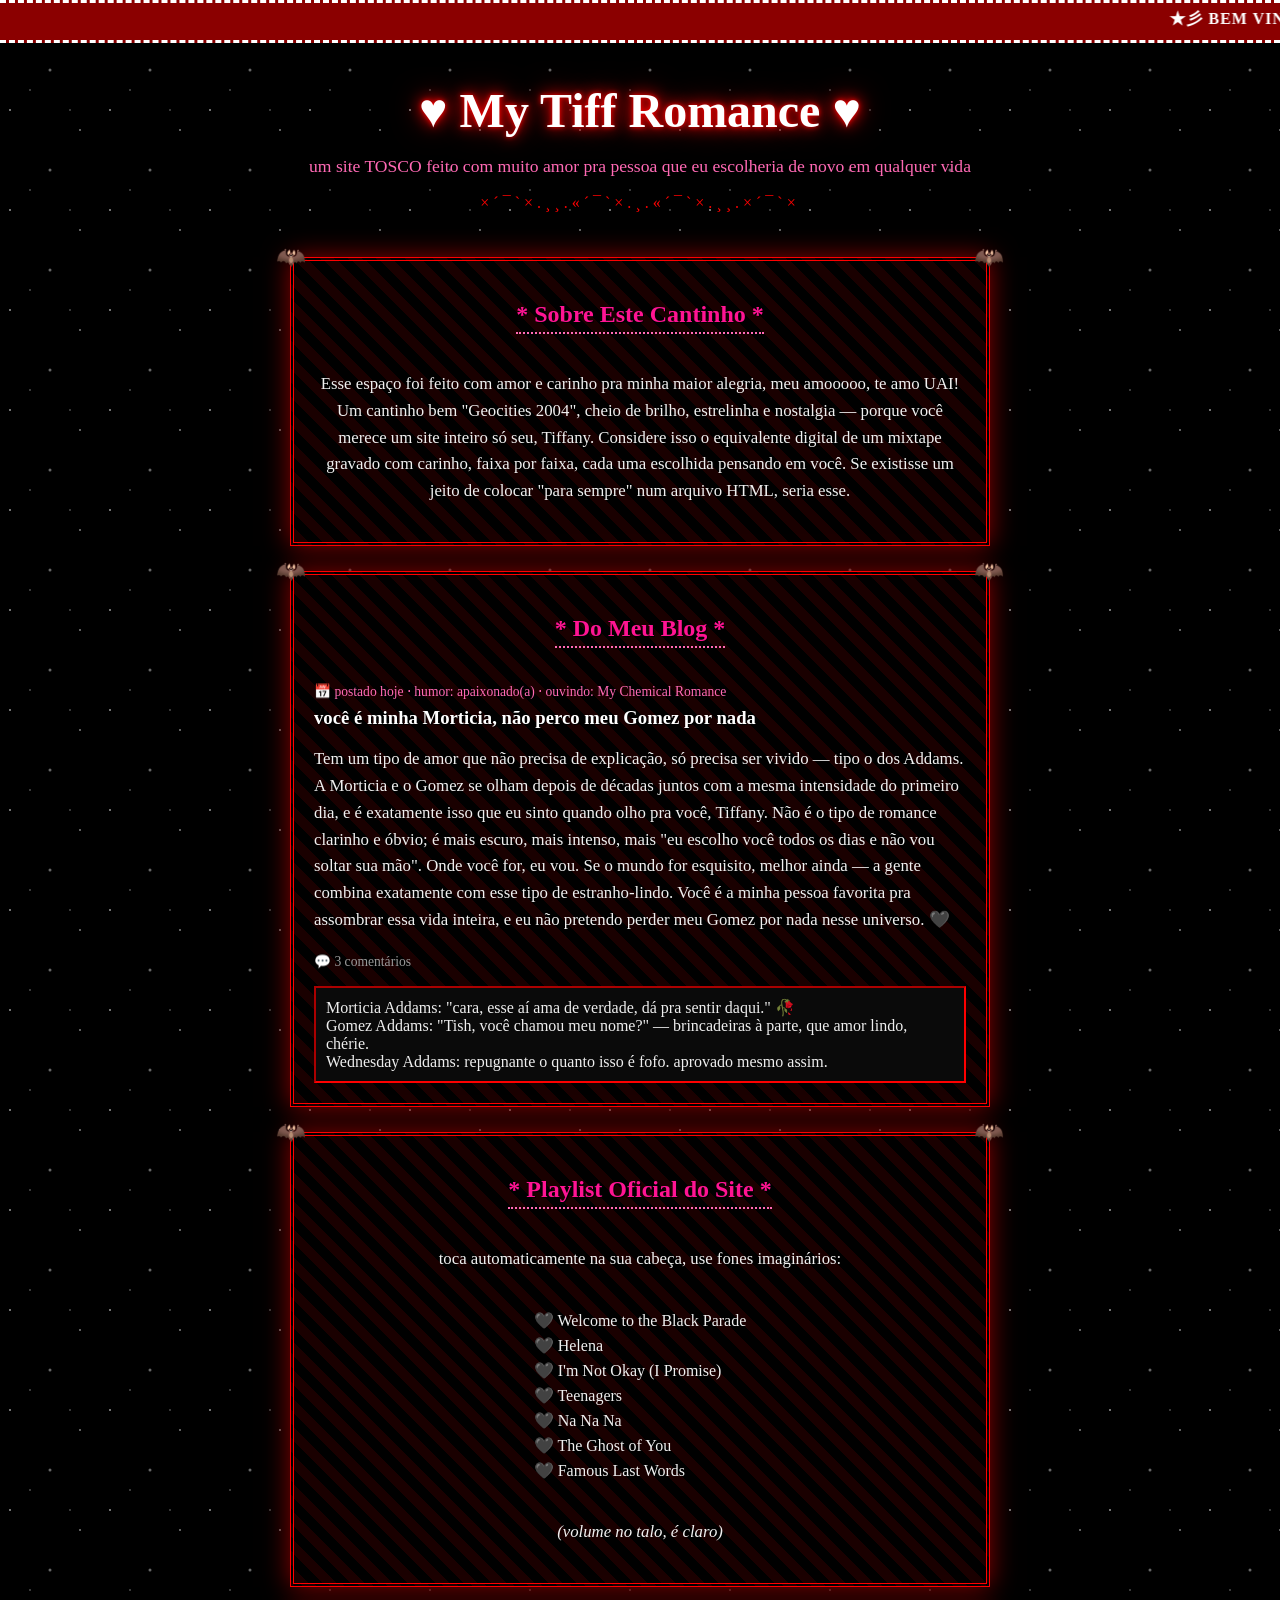
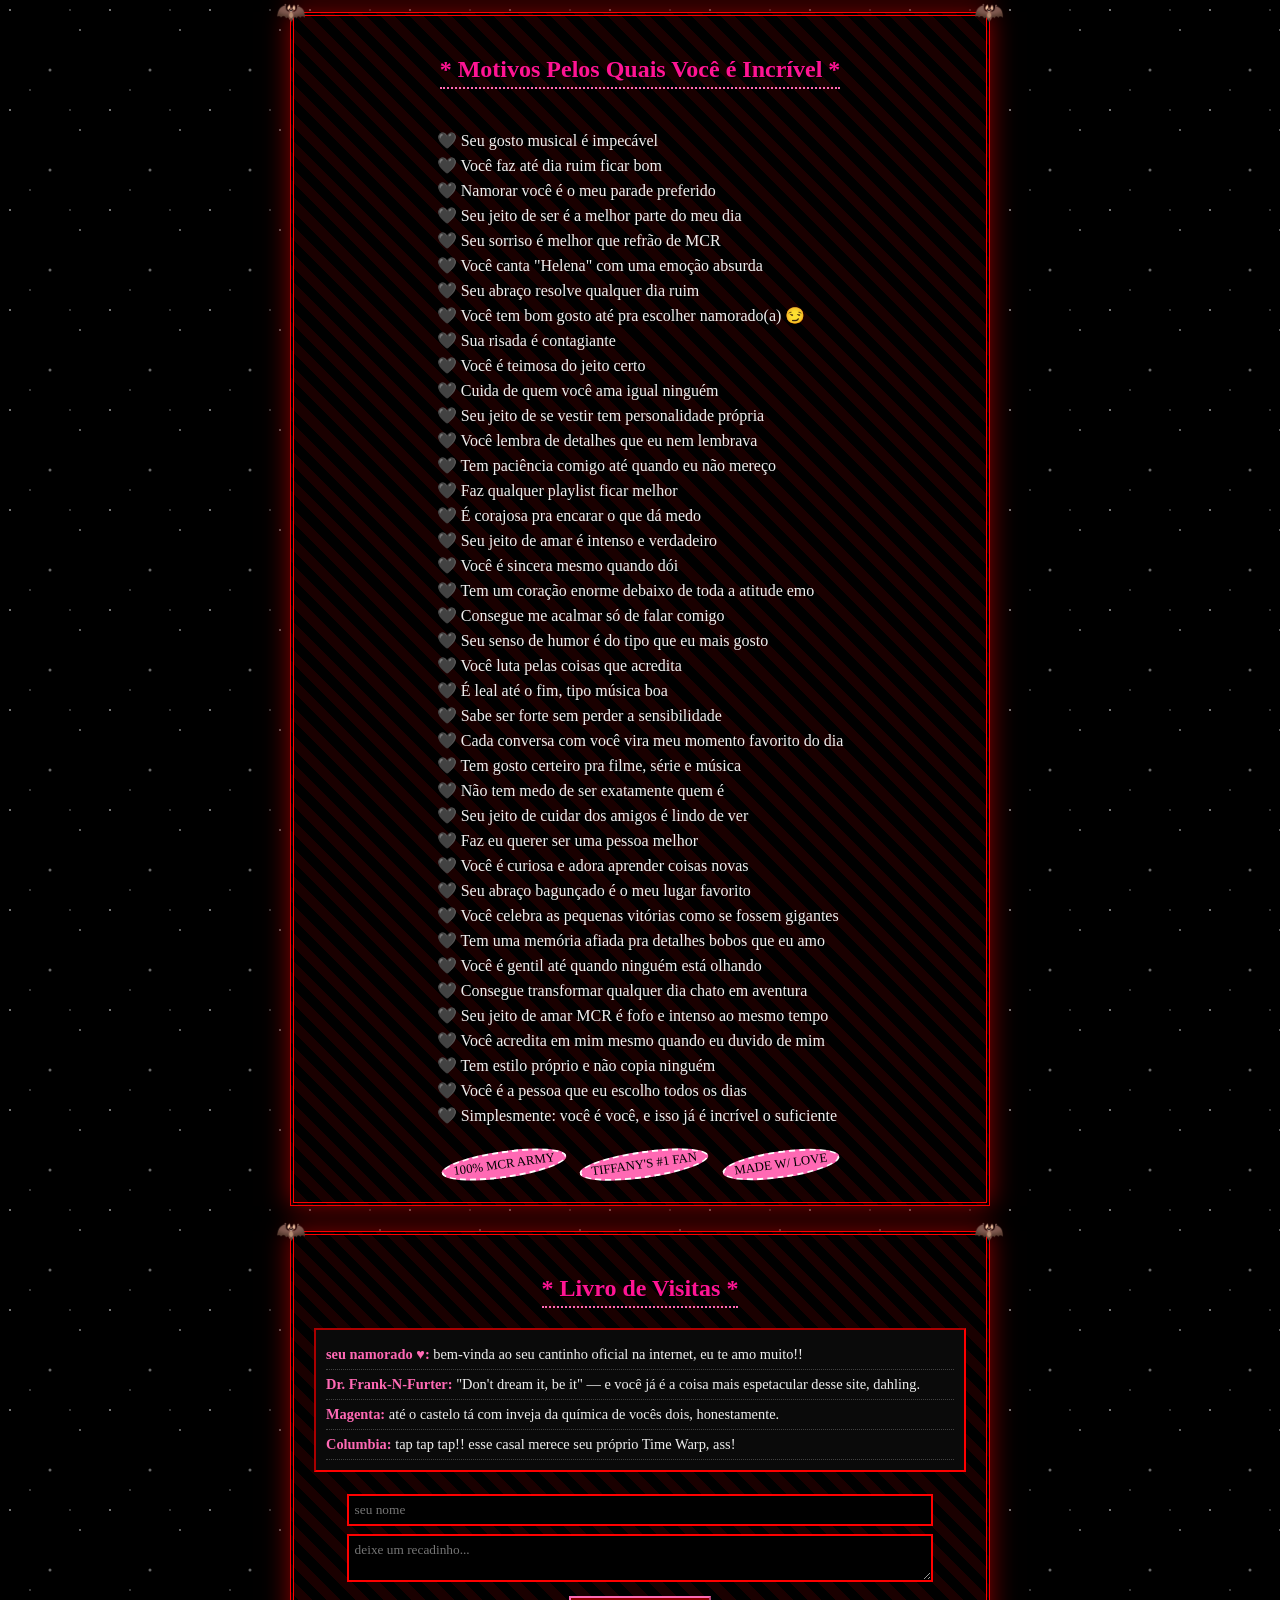
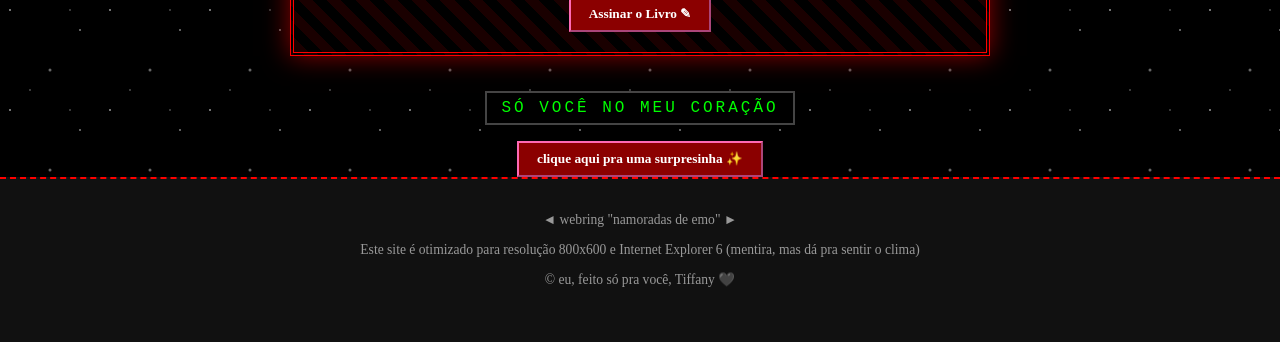
==== commit c8480432: "Update index.html" ====
--- a/index.html
+++ b/index.html
@@ -1,397 +1,415 @@
 <!DOCTYPE html>
-<html lang="pt-BR">
+<html lang="pt-br">
 <head>
 <meta charset="UTF-8">
-<meta name="viewport" content="width=device-width, initial-scale=1.0">
-<title>135 dias com você, Tiffany</title>
-<link rel="preconnect" href="https://fonts.googleapis.com">
-<link rel="preconnect" href="https://fonts.gstatic.com" crossorigin>
-<link href="https://fonts.googleapis.com/css2?family=Playfair+Display:ital,wght@0,500;0,600;0,700;1,500;1,600&family=Jost:wght@300;400;500;600&display=swap" rel="stylesheet">
+<title>♥ My Tiff Romance ♥ *:･ﾟ✧</title>
 <style>
-  /* ===========================================================
-     EDITE AQUI: nomes, data de início, hora do encontro de terça
-     =========================================================== */
-  :root{
-    --bg:        #0A0A0D;
-    --bg-deep:   #050505;
-    --pink:      #FF3D8A;
-    --pink-soft: #FF8FBE;
-    --pink-deep: #C21868;
-    --ivory:     #F6EEF1;
-    --muted:     #9C8A92;
-    --line:      rgba(255,143,190,0.18);
-  }
-
-  *{ box-sizing:border-box; margin:0; padding:0; }
-  html{ scroll-behavior:smooth; }
-
-  body{
-    font-family:'Jost', sans-serif;
-    background:
-      radial-gradient(ellipse 60% 40% at 50% 0%, rgba(255,61,138,0.16), transparent 60%),
-      radial-gradient(ellipse 50% 30% at 85% 90%, rgba(255,61,138,0.10), transparent 60%),
-      var(--bg);
-    color: var(--ivory);
-    min-height:100vh;
-    overflow-x:hidden;
-    position:relative;
-  }
-
-  @media (prefers-reduced-motion: reduce){
-    *{ animation-duration:0.01ms !important; animation-iteration-count:1 !important; transition-duration:0.01ms !important; }
-  }
-
-  /* ---------- ambient sparks ---------- */
-  .ambient{ position:fixed; inset:0; overflow:hidden; pointer-events:none; z-index:0; }
-  .spark{
-    position:absolute; bottom:-6%; border-radius:50%;
-    background: var(--pink-soft);
-    opacity:0.25; filter: blur(0.3px);
-    animation: rise linear infinite;
-  }
-  @keyframes rise{
-    0%{ transform:translateY(0); opacity:0; }
-    12%{ opacity:0.35; }
-    88%{ opacity:0.18; }
-    100%{ transform:translateY(-108vh); opacity:0; }
-  }
-
-  main{
-    position:relative; z-index:2;
-    max-width: 720px; margin:0 auto;
-    padding: 84px 24px 90px;
-  }
-
-  .eyebrow{
-    font-size:11.5px; letter-spacing:0.32em; text-transform:uppercase;
-    color: var(--pink-soft); opacity:0.85; text-align:center;
-  }
-
-  h1.title{
-    margin-top:18px;
-    font-family:'Playfair Display', serif;
-    font-style:italic; font-weight:600;
-    font-size: clamp(32px, 6vw, 52px);
-    line-height:1.14; text-align:center;
-    color: var(--ivory);
-    text-shadow: 0 0 40px rgba(255,61,138,0.35);
-  }
-  h1.title span{ color: var(--pink); }
-
-  .subtitle{
-    margin: 18px auto 0; max-width: 480px;
-    text-align:center; font-size:15px; line-height:1.75;
-    color: var(--muted);
-  }
-
-  /* ---------- glowing heartbeat divider (signature element) ---------- */
-  .pulse-wrap{
-    margin: 46px auto 0; width:100%; max-width:420px; height:46px;
-    display:flex; align-items:center; justify-content:center;
-  }
-  .pulse-wrap svg{ width:100%; height:100%; overflow:visible; }
-  .pulse-line{
-    fill:none; stroke: var(--pink); stroke-width:1.6;
-    stroke-linecap:round; stroke-linejoin:round;
-    filter: drop-shadow(0 0 6px rgba(255,61,138,0.75)) drop-shadow(0 0 14px rgba(255,61,138,0.4));
-    stroke-dasharray: 340; stroke-dashoffset: 340;
-    animation: draw 2.6s ease forwards, glow-pulse 2.4s ease-in-out 2.6s infinite;
-  }
-  @keyframes draw{ to{ stroke-dashoffset:0; } }
-  @keyframes glow-pulse{
-    0%,100%{ opacity:0.85; }
-    50%{ opacity:0.45; }
-  }
-
-  /* ---------- main counter ---------- */
-  .card{
-    margin-top: 38px;
-    background: linear-gradient(165deg, rgba(255,255,255,0.035), rgba(255,255,255,0.01));
-    border: 1px solid var(--line);
-    border-radius: 20px;
-    padding: 40px 30px;
-    backdrop-filter: blur(6px);
-  }
-
-  .card-label{
-    text-align:center; font-size:11.5px; letter-spacing:0.24em; text-transform:uppercase;
-    color: var(--muted);
-  }
-
-  .counter{
-    display:grid; grid-template-columns: repeat(4, 1fr);
-    gap: 12px; margin-top: 22px;
-  }
-  .counter .unit{ text-align:center; }
-  .counter .num{
-    font-family:'Playfair Display', serif; font-weight:700;
-    font-variant-numeric: tabular-nums;
-    font-size: clamp(28px, 6vw, 42px);
-    color: var(--ivory);
-    text-shadow: 0 0 22px rgba(255,61,138,0.28);
-  }
-  .counter .lab{
-    margin-top:6px; font-size:10.5px; letter-spacing:0.18em; text-transform:uppercase;
-    color: var(--pink-soft); opacity:0.8;
-  }
-
-  .divider{
-    height:1px; margin: 30px 0;
-    background: linear-gradient(90deg, transparent, var(--pink-deep), transparent);
-    opacity:0.5;
-  }
-
-  .note{
-    font-size:15px; line-height:1.8; text-align:center; color: #D9C9D0;
-    max-width: 520px; margin: 0 auto;
-  }
-  .note strong{ color: var(--pink-soft); font-weight:500; }
-
-  /* ---------- saudade / tuesday countdown ---------- */
-  .tuesday-card{
-    margin-top:26px;
-    border: 1px dashed var(--line);
-    border-radius: 16px;
-    padding: 26px 22px;
-    text-align:center;
-  }
-  .tuesday-card .eyebrow{ margin-bottom:4px; }
-  .tuesday-title{
-    font-family:'Playfair Display', serif; font-style:italic; font-size:17px;
-    color: var(--ivory); margin-top:6px;
-  }
-  .mini-counter{
-    display:flex; justify-content:center; gap:18px; margin-top:16px;
-  }
-  .mini-counter .m-unit{ text-align:center; }
-  .mini-counter .m-num{
-    font-family:'Playfair Display', serif; font-weight:600; font-size:22px;
-    color: var(--pink-soft);
-  }
-  .mini-counter .m-lab{
-    font-size:9.5px; letter-spacing:0.16em; text-transform:uppercase; color: var(--muted); margin-top:3px;
-  }
-
-  /* ---------- milestone ---------- */
-  .milestone{ margin-top: 34px; }
-  .milestone-top{
-    display:flex; justify-content:space-between; align-items:baseline;
-    font-size:11px; letter-spacing:0.1em; text-transform:uppercase; color: var(--muted);
-    margin-bottom:8px;
-  }
-  .bar{
-    height:8px; border-radius:999px; background:rgba(255,255,255,0.06); overflow:hidden;
-    border:1px solid var(--line);
-  }
-  .bar-fill{
-    height:100%; border-radius:999px;
-    background: linear-gradient(90deg, var(--pink-deep), var(--pink));
-    width:0%; transition: width 1.2s ease;
-    box-shadow: 0 0 12px rgba(255,61,138,0.6);
-  }
-  .milestone-msg{ margin-top:10px; font-size:13px; text-align:center; color: var(--muted); }
-
-  /* ---------- reasons ---------- */
-  .reasons{ margin-top: 40px; text-align:center; }
-  .reason-box{
-    margin-top:16px; min-height: 90px;
-    display:flex; align-items:center; justify-content:center; padding:0 8px;
-  }
-  .reason-text{
-    font-family:'Playfair Display', serif; font-style:italic; font-weight:500;
-    font-size: 18px; color: var(--ivory); max-width:460px;
-    transition: opacity 0.35s ease, transform 0.35s ease;
-  }
-  .reason-nav{ display:flex; gap:9px; justify-content:center; margin-top:14px; }
-  .dot{
-    width:6px; height:6px; border-radius:50%; background:rgba(255,255,255,0.18);
-    cursor:pointer; border:none; padding:0;
-    transition: background 0.25s ease, transform 0.25s ease, box-shadow 0.25s ease;
-  }
-  .dot.active{ background: var(--pink); transform:scale(1.4); box-shadow:0 0 8px rgba(255,61,138,0.8); }
-
-  .signoff{
-    margin-top: 44px; text-align:center; font-size:13.5px;
-    font-family:'Playfair Display', serif; font-style:italic; color: var(--muted);
-  }
-
-  footer.credit{
-    text-align:center; margin-top:22px; font-size:10.5px; letter-spacing:0.05em; color: rgba(255,255,255,0.25);
-  }
-
-  @media (max-width:420px){
-    .counter{ gap:6px; }
-    .card{ padding:30px 18px; }
-    .mini-counter{ gap:12px; }
-  }
+  * { box-sizing: border-box; cursor: url('data:image/svg+xml;utf8,<svg xmlns="http://www.w3.org/2000/svg" width="24" height="24"><text y="18" font-size="18">🖤</text></svg>') 12 12, auto; }
+
+  body {
+    margin: 0;
+    background: #000 url('data:image/svg+xml;utf8,<svg xmlns="http://www.w3.org/2000/svg" width="100" height="100"><circle cx="10" cy="10" r="1" fill="white" opacity="0.6"/><circle cx="50" cy="70" r="1.5" fill="white" opacity="0.4"/><circle cx="80" cy="30" r="1" fill="white" opacity="0.5"/><circle cx="30" cy="90" r="1" fill="white" opacity="0.3"/><circle cx="70" cy="10" r="0.8" fill="white" opacity="0.5"/></svg>');
+    color: #eee;
+    font-family: "Times New Roman", serif;
+    text-align: center;
+    overflow-x: hidden;
+  }
+
+  #sparkle-trail span {
+    position: fixed;
+    pointer-events: none;
+    font-size: 14px;
+    animation: fadeup 1s forwards;
+    z-index: 9999;
+  }
+  @keyframes fadeup {
+    to { transform: translateY(-40px); opacity: 0; }
+  }
+
+  .marquee-wrap {
+    background: #8b0000;
+    border-top: 3px dashed #fff;
+    border-bottom: 3px dashed #fff;
+    padding: 6px 0;
+    font-family: "Comic Sans MS", cursive;
+    font-weight: bold;
+    color: #fff;
+    letter-spacing: 1px;
+  }
+
+  header {
+    padding: 30px 10px 10px;
+  }
+
+  h1 {
+    font-family: "Papyrus", "Copperplate", fantasy;
+    font-size: 3em;
+    color: #fff;
+    text-shadow:
+      0 0 5px #ff0000,
+      0 0 15px #ff0000,
+      0 0 30px #8b0000,
+      2px 2px 0 #000;
+    margin: 10px 0 0;
+    animation: flicker 3s infinite alternate;
+  }
+  @keyframes flicker {
+    0%,100% { opacity: 1; }
+    45% { opacity: 0.85; }
+    50% { opacity: 1; }
+    70% { opacity: 0.9; }
+  }
+
+  .subtitle {
+    font-family: "Comic Sans MS", cursive;
+    color: #ff69b4;
+    font-size: 1.1em;
+    text-shadow: 1px 1px #000;
+  }
+
+  .blink { animation: blink 1s step-start infinite; }
+  @keyframes blink { 50% { opacity: 0; } }
+
+  .divider {
+    color: #ff0000;
+    letter-spacing: 4px;
+    margin: 10px 0;
+  }
+
+  .content-box {
+    max-width: 700px;
+    margin: 25px auto;
+    background: repeating-linear-gradient(45deg, #1a0000, #1a0000 10px, #000 10px, #000 20px);
+    border: 4px double #ff0000;
+    padding: 20px;
+    box-shadow: 0 0 25px #8b0000;
+    position: relative;
+  }
+
+  .content-box::before {
+    content: "🦇";
+    position: absolute;
+    top: -18px;
+    left: -18px;
+    font-size: 24px;
+  }
+  .content-box::after {
+    content: "🦇";
+    position: absolute;
+    top: -18px;
+    right: -18px;
+    font-size: 24px;
+  }
+
+  .content-box h2 {
+    font-family: "Comic Sans MS", cursive;
+    color: #ff1493;
+    text-shadow: 1px 1px #000;
+    border-bottom: 2px dotted #ff69b4;
+    display: inline-block;
+    padding-bottom: 4px;
+  }
+
+  .content-box p {
+    line-height: 1.6;
+    font-size: 1.05em;
+    color: #f0f0f0;
+  }
+
+  .heart-list {
+    list-style: none;
+    padding: 0;
+    text-align: left;
+    display: inline-block;
+  }
+  .heart-list li {
+    margin: 6px 0;
+  }
+  .heart-list li::before {
+    content: "🖤 ";
+  }
+
+  .photo-frame {
+    display: inline-block;
+    width: 140px;
+    height: 140px;
+    background: #111;
+    border: 4px ridge #ff0000;
+    margin: 10px;
+    display: inline-flex;
+    align-items: center;
+    justify-content: center;
+    font-size: 0.75em;
+    color: #888;
+    font-family: monospace;
+    vertical-align: top;
+  }
+
+  .stamp {
+    display: inline-block;
+    background: #ff69b4;
+    color: #000;
+    font-family: "Comic Sans MS", cursive;
+    font-size: 0.8em;
+    padding: 4px 10px;
+    border-radius: 50%;
+    border: 2px dashed #fff;
+    transform: rotate(-8deg);
+    margin: 4px;
+  }
+
+  #guestbook-entries {
+    text-align: left;
+    background: #0a0a0a;
+    border: 2px inset #ff0000;
+    padding: 10px;
+    max-height: 180px;
+    overflow-y: auto;
+    font-family: "Comic Sans MS", cursive;
+    font-size: 0.9em;
+  }
+  #guestbook-entries .entry {
+    border-bottom: 1px dotted #444;
+    padding: 6px 0;
+  }
+  #guestbook-entries .name {
+    color: #ff69b4;
+    font-weight: bold;
+  }
+
+  input, textarea {
+    width: 90%;
+    background: #000;
+    color: #fff;
+    border: 2px solid #ff0000;
+    padding: 6px;
+    font-family: "Comic Sans MS", cursive;
+    margin: 4px 0;
+  }
+
+  button {
+    background: #8b0000;
+    color: #fff;
+    border: 2px outset #ff69b4;
+    padding: 8px 18px;
+    font-family: "Comic Sans MS", cursive;
+    font-weight: bold;
+    cursor: pointer;
+    margin-top: 6px;
+  }
+  button:hover {
+    background: #ff1493;
+  }
+
+  .counter {
+    background: #000;
+    border: 2px solid #444;
+    display: inline-block;
+    padding: 6px 14px;
+    font-family: "Courier New", monospace;
+    color: #0f0;
+    letter-spacing: 3px;
+    margin: 10px;
+  }
+
+  .webring {
+    background: #111;
+    border-top: 2px dashed #ff0000;
+    padding: 20px 10px 40px;
+    font-size: 0.85em;
+    color: #999;
+    font-family: "Comic Sans MS", cursive;
+  }
+
+  .under-construction {
+    display: inline-block;
+    background: #ffd700;
+    color: #000;
+    font-family: "Comic Sans MS", cursive;
+    font-weight: bold;
+    padding: 4px 10px;
+    border: 2px dashed #000;
+    margin: 8px;
+    transform: rotate(-2deg);
+  }
+
+  a { color: #ff69b4; }
 </style>
 </head>
 <body>
 
-  <div class="ambient" id="ambient"></div>
-
-  <main>
-    <p class="eyebrow">Para Tiffany</p>
-    <h1 class="title">135 dias com <span>você</span></h1>
-    <p class="subtitle">Esse fim de semana a gente não se vê, mas terça já tá logo ali. Enquanto isso, um contadorzinho pra passar o tempo.</p>
-
-    <div class="pulse-wrap">
-      <svg viewBox="0 0 400 46" preserveAspectRatio="none">
-        <path class="pulse-line" d="M0 23 H140 L160 5 L180 41 L200 23 H400" />
-      </svg>
+<div id="sparkle-trail"></div>
+
+<div class="marquee-wrap">
+  <marquee behavior="scroll" direction="left" scrollamount="6">
+    ★彡 BEM VINDA AO MEU CANTINHO, TIFFANY 彡★ &nbsp;&nbsp;&nbsp; 🖤 SEJA SEMPRE BEM VINDA 🖤 &nbsp;&nbsp;&nbsp; ★彡 CLIQUE, ROLE, CHORE (DE FOFURA) 彡★
+  </marquee>
+</div>
+
+<header>
+  <h1>♥ My Tiff Romance ♥</h1>
+  <p class="subtitle">um site TOSCO feito com muito <span class="blink">amor</span> pra pessoa que eu escolheria de novo em qualquer vida</p>
+  <div class="divider">×´¯`×.¸¸.«´¯`×.¸.«´¯`×.¸¸.×´¯`×</div>
+</header>
+
+<div class="content-box">
+  <h2>* Sobre Este Cantinho *</h2>
+  <p>
+    Esse espaço foi feito com amor e carinho pra minha maior alegria,
+    meu amooooo, te amo UAI! Um cantinho bem "Geocities 2004", cheio de
+    brilho, estrelinha e nostalgia — porque você merece um site inteiro só
+    seu, Tiffany. Considere isso o equivalente digital de um mixtape gravado
+    com carinho, faixa por faixa, cada uma escolhida pensando em você. Se
+    existisse um jeito de colocar "para sempre" num arquivo HTML, seria esse.
+  </p>
+</div>
+
+<div class="content-box">
+  <h2>* Do Meu Blog *</h2>
+  <div style="text-align:left; font-family:'Comic Sans MS', cursive;">
+    <p style="color:#ff69b4; font-size:0.85em; margin-bottom:2px;">📅 postado hoje ⋅ humor: apaixonado(a) ⋅ ouvindo: My Chemical Romance</p>
+    <h3 style="color:#fff; text-shadow:1px 1px #000; margin:4px 0;">você é minha Morticia, não perco meu Gomez por nada</h3>
+    <p style="line-height:1.6;">
+      Tem um tipo de amor que não precisa de explicação, só precisa ser
+      vivido — tipo o dos Addams. A Morticia e o Gomez se olham depois de
+      décadas juntos com a mesma intensidade do primeiro dia, e é
+      exatamente isso que eu sinto quando olho pra você, Tiffany. Não é o
+      tipo de romance clarinho e óbvio; é mais escuro, mais intenso, mais
+      "eu escolho você todos os dias e não vou soltar sua mão". Onde você
+      for, eu vou. Se o mundo for esquisito, melhor ainda — a gente
+      combina exatamente com esse tipo de estranho-lindo. Você é a minha
+      pessoa favorita pra assombrar essa vida inteira, e eu não pretendo
+      perder meu Gomez por nada nesse universo. 🖤
+    </p>
+    <p style="color:#999; font-size:0.85em; margin-top:10px;">💬 3 comentários</p>
+    <div style="text-align:left; background:#0a0a0a; border:2px inset #ff0000; padding:10px; margin-top:6px;">
+      <div class="entry"><span class="name">Morticia Addams:</span> "cara, esse aí ama de verdade, dá pra sentir daqui." 🥀</div>
+      <div class="entry"><span class="name">Gomez Addams:</span> "Tish, você chamou meu nome?" — brincadeiras à parte, que amor lindo, chérie.</div>
+      <div class="entry"><span class="name">Wednesday Addams:</span> repugnante o quanto isso é fofo. aprovado mesmo assim.</div>
     </div>
-
-    <div class="card">
-      <p class="card-label">desde 1º de abril</p>
-      <div class="counter" id="counter" aria-live="polite">
-        <div class="unit"><div class="num" id="d">000</div><div class="lab">dias</div></div>
-        <div class="unit"><div class="num" id="h">00</div><div class="lab">horas</div></div>
-        <div class="unit"><div class="num" id="m">00</div><div class="lab">min</div></div>
-        <div class="unit"><div class="num" id="s">00</div><div class="lab">seg</div></div>
-      </div>
-
-      <div class="divider"></div>
-
-      <p class="note">
-        <strong>135 dias</strong> desde 1º de abril — já foi bastante coisa boa.
-        Esse fim de semana a gente fica devendo, mas terça a gente resolve isso. 💗
-      </p>
-
-      <div class="tuesday-card">
-        <p class="eyebrow">a gente se vê em</p>
-        <p class="tuesday-title">Terça-feira</p>
-        <div class="mini-counter" id="tuesdayCounter">
-          <div class="m-unit"><div class="m-num" id="td">0</div><div class="m-lab">dias</div></div>
-          <div class="m-unit"><div class="m-num" id="th">00</div><div class="m-lab">horas</div></div>
-          <div class="m-unit"><div class="m-num" id="tm">00</div><div class="m-lab">min</div></div>
-        </div>
-      </div>
-
-      <div class="milestone">
-        <div class="milestone-top">
-          <span id="milestoneLabel">Rumo aos 150 dias</span>
-          <span id="milestonePct">0%</span>
-        </div>
-        <div class="bar"><div class="bar-fill" id="barFill"></div></div>
-        <p class="milestone-msg" id="milestoneMsg"></p>
-      </div>
-
-      <div class="reasons">
-        <p class="eyebrow">Coisas que passam pela minha cabeça</p>
-        <div class="reason-box">
-          <p class="reason-text" id="reasonText"></p>
-        </div>
-        <div class="reason-nav" id="reasonNav"></div>
-      </div>
-
-      <p class="signoff">— Gabs, o Mineiro, seu doidinho do centro</p>
-    </div>
-
-    <footer class="credit">135 dias e contando · te vejo terça</footer>
-  </main>
+  </div>
+</div>
+
+<div class="content-box">
+  <h2>* Playlist Oficial do Site *</h2>
+  <p>toca automaticamente na sua cabeça, use fones imaginários:</p>
+  <ul class="heart-list">
+    <li>Welcome to the Black Parade</li>
+    <li>Helena</li>
+    <li>I'm Not Okay (I Promise)</li>
+    <li>Teenagers</li>
+    <li>Na Na Na</li>
+    <li>The Ghost of You</li>
+    <li>Famous Last Words</li>
+  </ul>
+  <p><em>(volume no talo, é claro)</em></p>
+</div>
+
+<div class="content-box">
+  <h2>* Motivos Pelos Quais Você é Incrível *</h2>
+  <ul class="heart-list">
+    <li>Seu gosto musical é impecável</li>
+    <li>Você faz até dia ruim ficar bom</li>
+    <li>Namorar você é o meu parade preferido</li>
+    <li>Seu jeito de ser é a melhor parte do meu dia</li>
+    <li>Seu sorriso é melhor que refrão de MCR</li>
+    <li>Você canta "Helena" com uma emoção absurda</li>
+    <li>Seu abraço resolve qualquer dia ruim</li>
+    <li>Você tem bom gosto até pra escolher namorado(a) 😏</li>
+    <li>Sua risada é contagiante</li>
+    <li>Você é teimosa do jeito certo</li>
+    <li>Cuida de quem você ama igual ninguém</li>
+    <li>Seu jeito de se vestir tem personalidade própria</li>
+    <li>Você lembra de detalhes que eu nem lembrava</li>
+    <li>Tem paciência comigo até quando eu não mereço</li>
+    <li>Faz qualquer playlist ficar melhor</li>
+    <li>É corajosa pra encarar o que dá medo</li>
+    <li>Seu jeito de amar é intenso e verdadeiro</li>
+    <li>Você é sincera mesmo quando dói</li>
+    <li>Tem um coração enorme debaixo de toda a atitude emo</li>
+    <li>Consegue me acalmar só de falar comigo</li>
+    <li>Seu senso de humor é do tipo que eu mais gosto</li>
+    <li>Você luta pelas coisas que acredita</li>
+    <li>É leal até o fim, tipo música boa</li>
+    <li>Sabe ser forte sem perder a sensibilidade</li>
+    <li>Cada conversa com você vira meu momento favorito do dia</li>
+    <li>Tem gosto certeiro pra filme, série e música</li>
+    <li>Não tem medo de ser exatamente quem é</li>
+    <li>Seu jeito de cuidar dos amigos é lindo de ver</li>
+    <li>Faz eu querer ser uma pessoa melhor</li>
+    <li>Você é curiosa e adora aprender coisas novas</li>
+    <li>Seu abraço bagunçado é o meu lugar favorito</li>
+    <li>Você celebra as pequenas vitórias como se fossem gigantes</li>
+    <li>Tem uma memória afiada pra detalhes bobos que eu amo</li>
+    <li>Você é gentil até quando ninguém está olhando</li>
+    <li>Consegue transformar qualquer dia chato em aventura</li>
+    <li>Seu jeito de amar MCR é fofo e intenso ao mesmo tempo</li>
+    <li>Você acredita em mim mesmo quando eu duvido de mim</li>
+    <li>Tem estilo próprio e não copia ninguém</li>
+    <li>Você é a pessoa que eu escolho todos os dias</li>
+    <li>Simplesmente: você é você, e isso já é incrível o suficiente</li>
+  </ul>
+  <div>
+    <span class="stamp">100% MCR ARMY</span>
+    <span class="stamp">TIFFANY'S #1 FAN</span>
+    <span class="stamp">MADE W/ LOVE</span>
+  </div>
+</div>
+
+<div class="content-box">
+  <h2>* Livro de Visitas *</h2>
+  <div id="guestbook-entries">
+    <div class="entry"><span class="name">seu namorado ♥:</span> bem-vinda ao seu cantinho oficial na internet, eu te amo muito!!</div>
+    <div class="entry"><span class="name">Dr. Frank-N-Furter:</span> "Don't dream it, be it" — e você já é a coisa mais espetacular desse site, dahling.</div>
+    <div class="entry"><span class="name">Magenta:</span> até o castelo tá com inveja da química de vocês dois, honestamente.</div>
+    <div class="entry"><span class="name">Columbia:</span> tap tap tap!! esse casal merece seu próprio Time Warp, ass!</div>
+  </div>
+  <br>
+  <input id="gb-name" placeholder="seu nome"><br>
+  <textarea id="gb-msg" rows="2" placeholder="deixe um recadinho..."></textarea><br>
+  <button onclick="addEntry()">Assinar o Livro ✎</button>
+</div>
+
+<div class="counter">SÓ VOCÊ NO MEU CORAÇÃO</div>
+<br>
+<button onclick="pop()">clique aqui pra uma surpresinha ✨</button>
+
+<div class="webring">
+  <p>◄ webring "namoradas de emo" ►</p>
+  <p>Este site é otimizado para resolução 800x600 e Internet Explorer 6 (mentira, mas dá pra sentir o clima)</p>
+  <p>© eu, feito só pra você, Tiffany 🖤</p>
+</div>
 
 <script>
-(function(){
-  /* =========================================================
-     EDITE AQUI: data de início e do encontro de terça, motivos
-     ========================================================= */
-  const START_DATE   = new Date(2026, 3, 1, 0, 0, 0);   // 1º de abril de 2026
-  const TUESDAY_DATE = new Date(2026, 7, 18, 19, 0, 0); // terça, 18/ago/2026 às 19h — ajuste o horário combinado
-
-  const REASONS = [
-    "Já quero saber tudo que você aprontou nesse fim de semana.",
-    "Sábado sem você é mais devagar, mas passa.",
-    "Terça eu já chego contando as novidades.",
-    "135 dias e ainda acho pouco tempo com você.",
-    "Domingo à noite eu já tô pensando em terça."
-  ];
-
-  // ---------- ambient sparks ----------
-  const ambient = document.getElementById('ambient');
-  for(let i=0;i<16;i++){
-    const el = document.createElement('span');
-    el.className = 'spark';
-    const size = 2 + Math.random()*3;
-    el.style.width = size+'px';
-    el.style.height = size+'px';
-    el.style.left = (Math.random()*100)+'vw';
-    el.style.animationDuration = (12+Math.random()*14)+'s';
-    el.style.animationDelay = (Math.random()*14)+'s';
-    ambient.appendChild(el);
-  }
-
-  function pad(n, len){ return String(n).padStart(len, '0'); }
-
-  function tick(){
-    const now = new Date();
-
-    // main counter since start
-    let diff = Math.max(0, now - START_DATE);
-    const totalSeconds = Math.floor(diff/1000);
-    const days = Math.floor(totalSeconds / 86400);
-    const hours = Math.floor((totalSeconds % 86400)/3600);
-    const mins = Math.floor((totalSeconds % 3600)/60);
-    const secs = totalSeconds % 60;
-
-    document.getElementById('d').textContent = pad(days,3);
-    document.getElementById('h').textContent = pad(hours,2);
-    document.getElementById('m').textContent = pad(mins,2);
-    document.getElementById('s').textContent = pad(secs,2);
-
-    // countdown to tuesday
-    let tdiff = Math.max(0, TUESDAY_DATE - now);
-    const tTotalSeconds = Math.floor(tdiff/1000);
-    const tDays = Math.floor(tTotalSeconds / 86400);
-    const tHours = Math.floor((tTotalSeconds % 86400)/3600);
-    const tMins = Math.floor((tTotalSeconds % 3600)/60);
-
-    document.getElementById('td').textContent = tDays;
-    document.getElementById('th').textContent = pad(tHours,2);
-    document.getElementById('tm').textContent = pad(tMins,2);
-
-    // milestone: next multiple of 50 days
-    const nextMilestone = (Math.floor(days/50)+1)*50;
-    const prevMilestone = nextMilestone - 50;
-    const pct = Math.min(100, Math.round(((days-prevMilestone)/50)*100));
-    document.getElementById('milestoneLabel').textContent = `Rumo aos ${nextMilestone} dias`;
-    document.getElementById('milestonePct').textContent = pct + '%';
-    document.getElementById('barFill').style.width = pct + '%';
-    document.getElementById('milestoneMsg').textContent =
-      `Faltam ${nextMilestone - days} dias para completarmos ${nextMilestone} dias juntos.`;
-  }
-  tick();
-  setInterval(tick, 1000);
-
-  // ---------- reasons carousel ----------
-  const reasonText = document.getElementById('reasonText');
-  const nav = document.getElementById('reasonNav');
-  let idx = 0;
-
-  REASONS.forEach((_, i) => {
-    const dot = document.createElement('button');
-    dot.className = 'dot' + (i===0 ? ' active' : '');
-    dot.setAttribute('aria-label', 'Motivo ' + (i+1));
-    dot.addEventListener('click', () => showReason(i));
-    nav.appendChild(dot);
+  // sparkle cursor trail
+  const sparkles = ['✨','🖤','★','♥','☆'];
+  document.addEventListener('mousemove', (e) => {
+    if (Math.random() > 0.7) {
+      const s = document.createElement('span');
+      s.textContent = sparkles[Math.floor(Math.random()*sparkles.length)];
+      s.style.left = e.pageX + 'px';
+      s.style.top = e.pageY + 'px';
+      document.getElementById('sparkle-trail').appendChild(s);
+      setTimeout(() => s.remove(), 1000);
+    }
   });
 
-  function showReason(i){
-    idx = i;
-    reasonText.style.opacity = 0;
-    reasonText.style.transform = 'translateY(6px)';
-    setTimeout(() => {
-      reasonText.textContent = '“' + REASONS[idx] + '”';
-      reasonText.style.opacity = 1;
-      reasonText.style.transform = 'translateY(0)';
-      [...nav.children].forEach((d,j)=> d.classList.toggle('active', j===idx));
-    }, 200);
-  }
-  reasonText.textContent = '“' + REASONS[0] + '”';
-
-  setInterval(() => {
-    showReason((idx+1) % REASONS.length);
-  }, 6000);
-})();
+  function addEntry() {
+    const name = document.getElementById('gb-name').value.trim() || 'anônimo(a)';
+    const msg = document.getElementById('gb-msg').value.trim();
+    if (!msg) return;
+    const div = document.createElement('div');
+    div.className = 'entry';
+    div.innerHTML = '<span class="name">' + name.replace(/</g,'&lt;') + ':</span> ' + msg.replace(/</g,'&lt;');
+    document.getElementById('guestbook-entries').prepend(div);
+    document.getElementById('gb-name').value = '';
+    document.getElementById('gb-msg').value = '';
+  }
+
+  function pop() {
+    alert('🖤 Eu te amo mais que a discografia inteira do MCR (e olha que é muita coisa) 🖤');
+  }
 </script>
+
 </body>
-</html>+</html>
